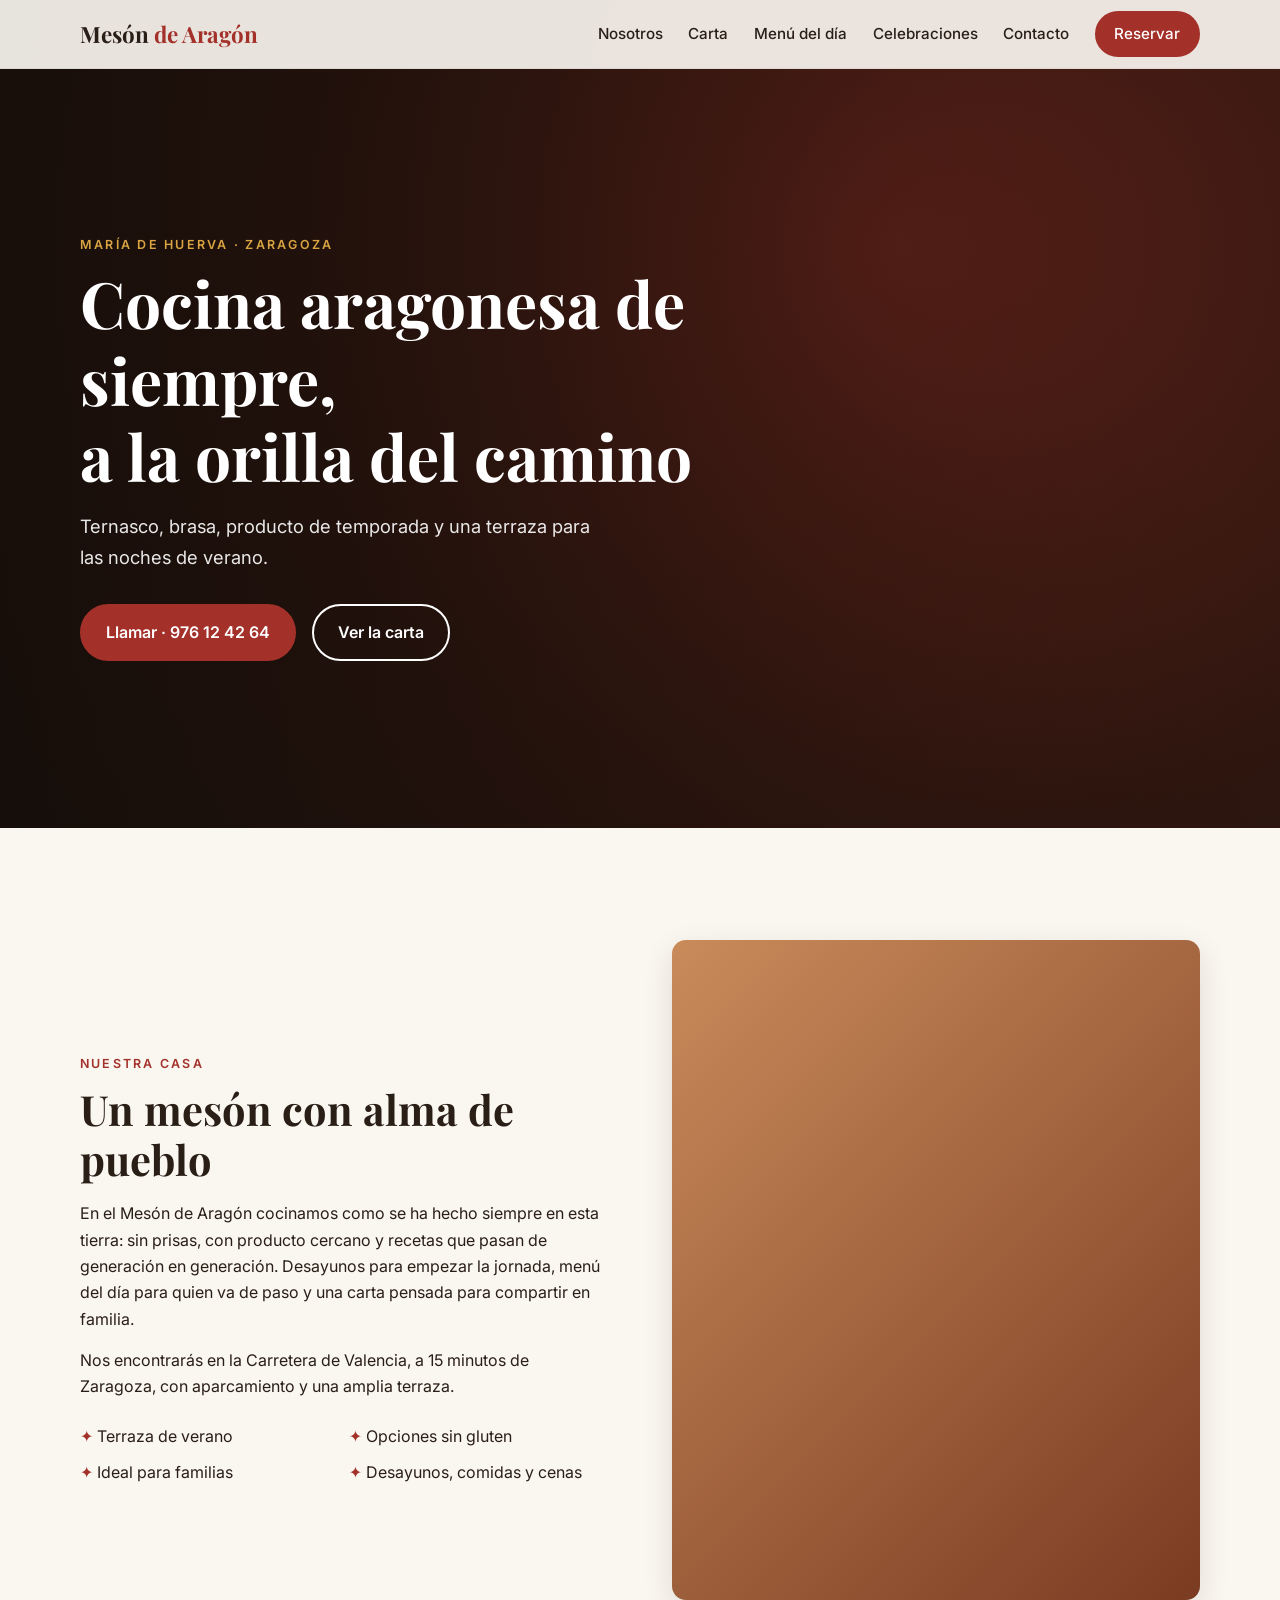
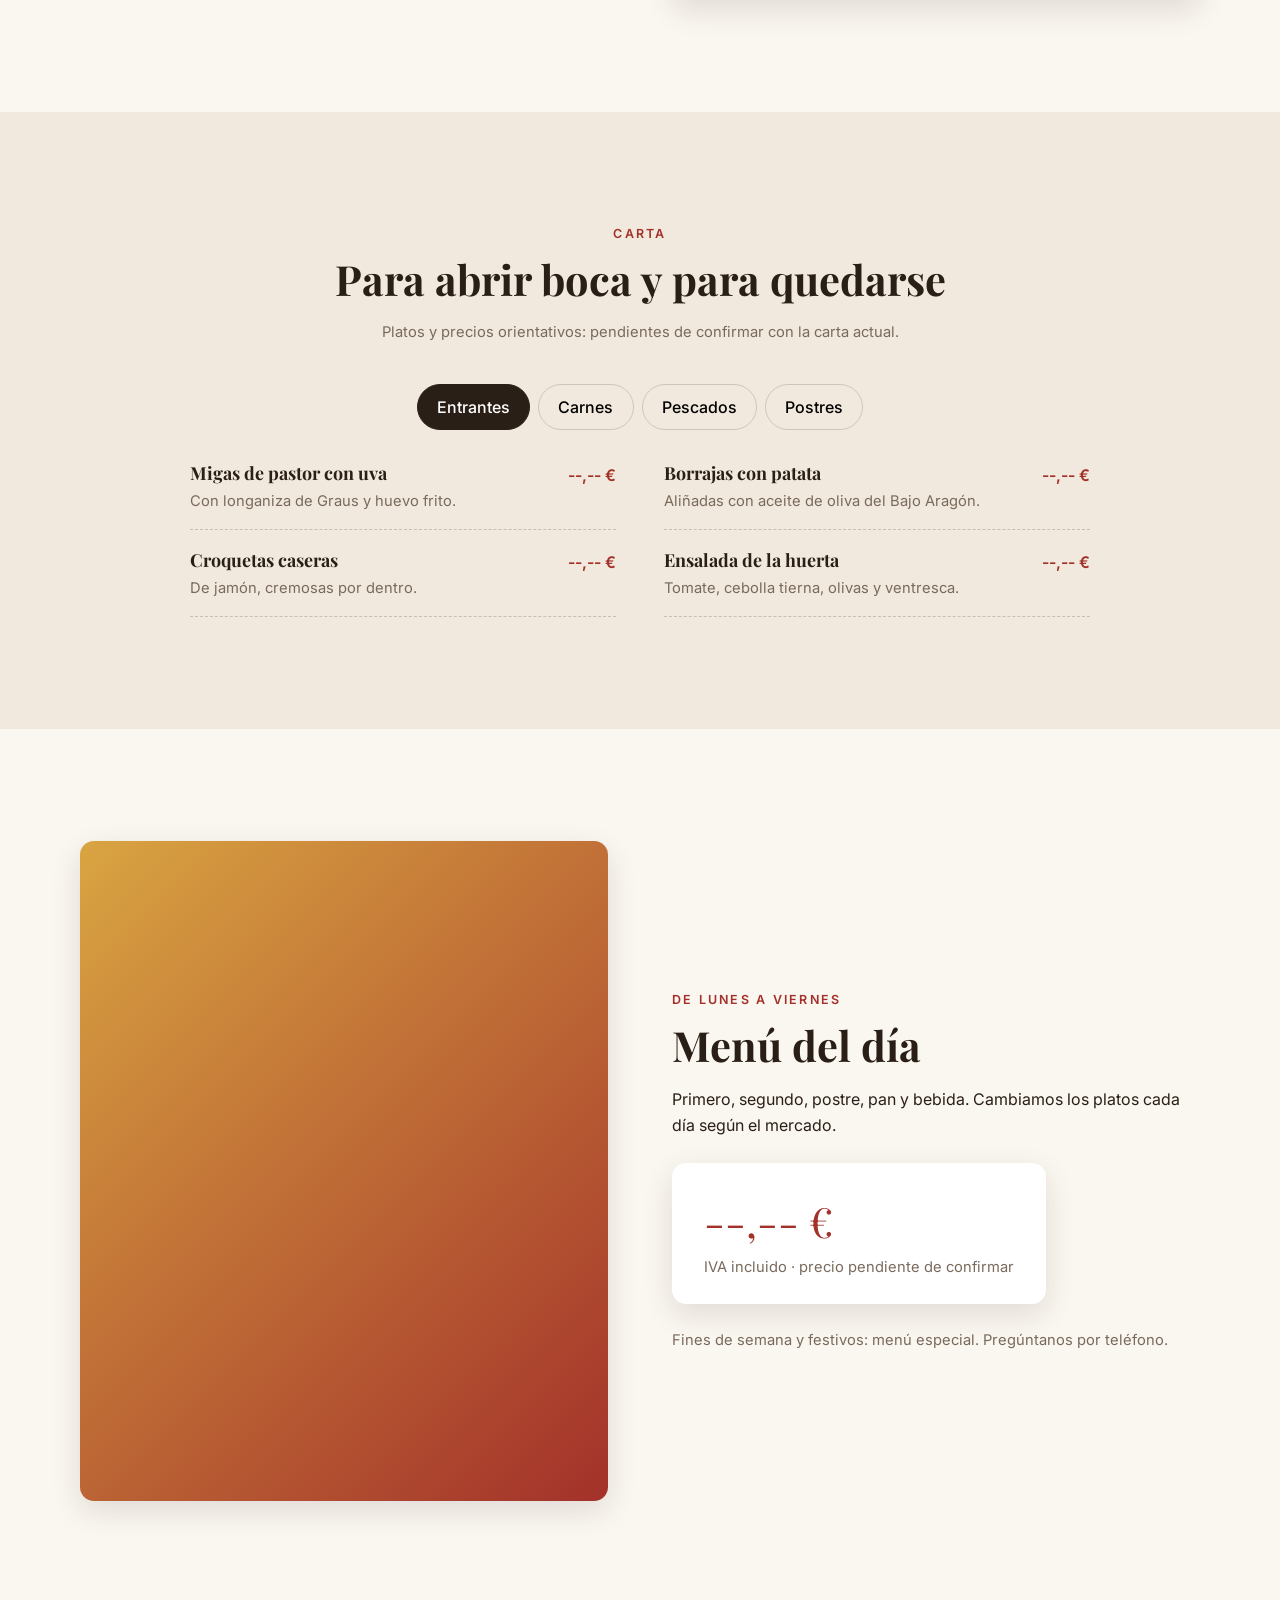
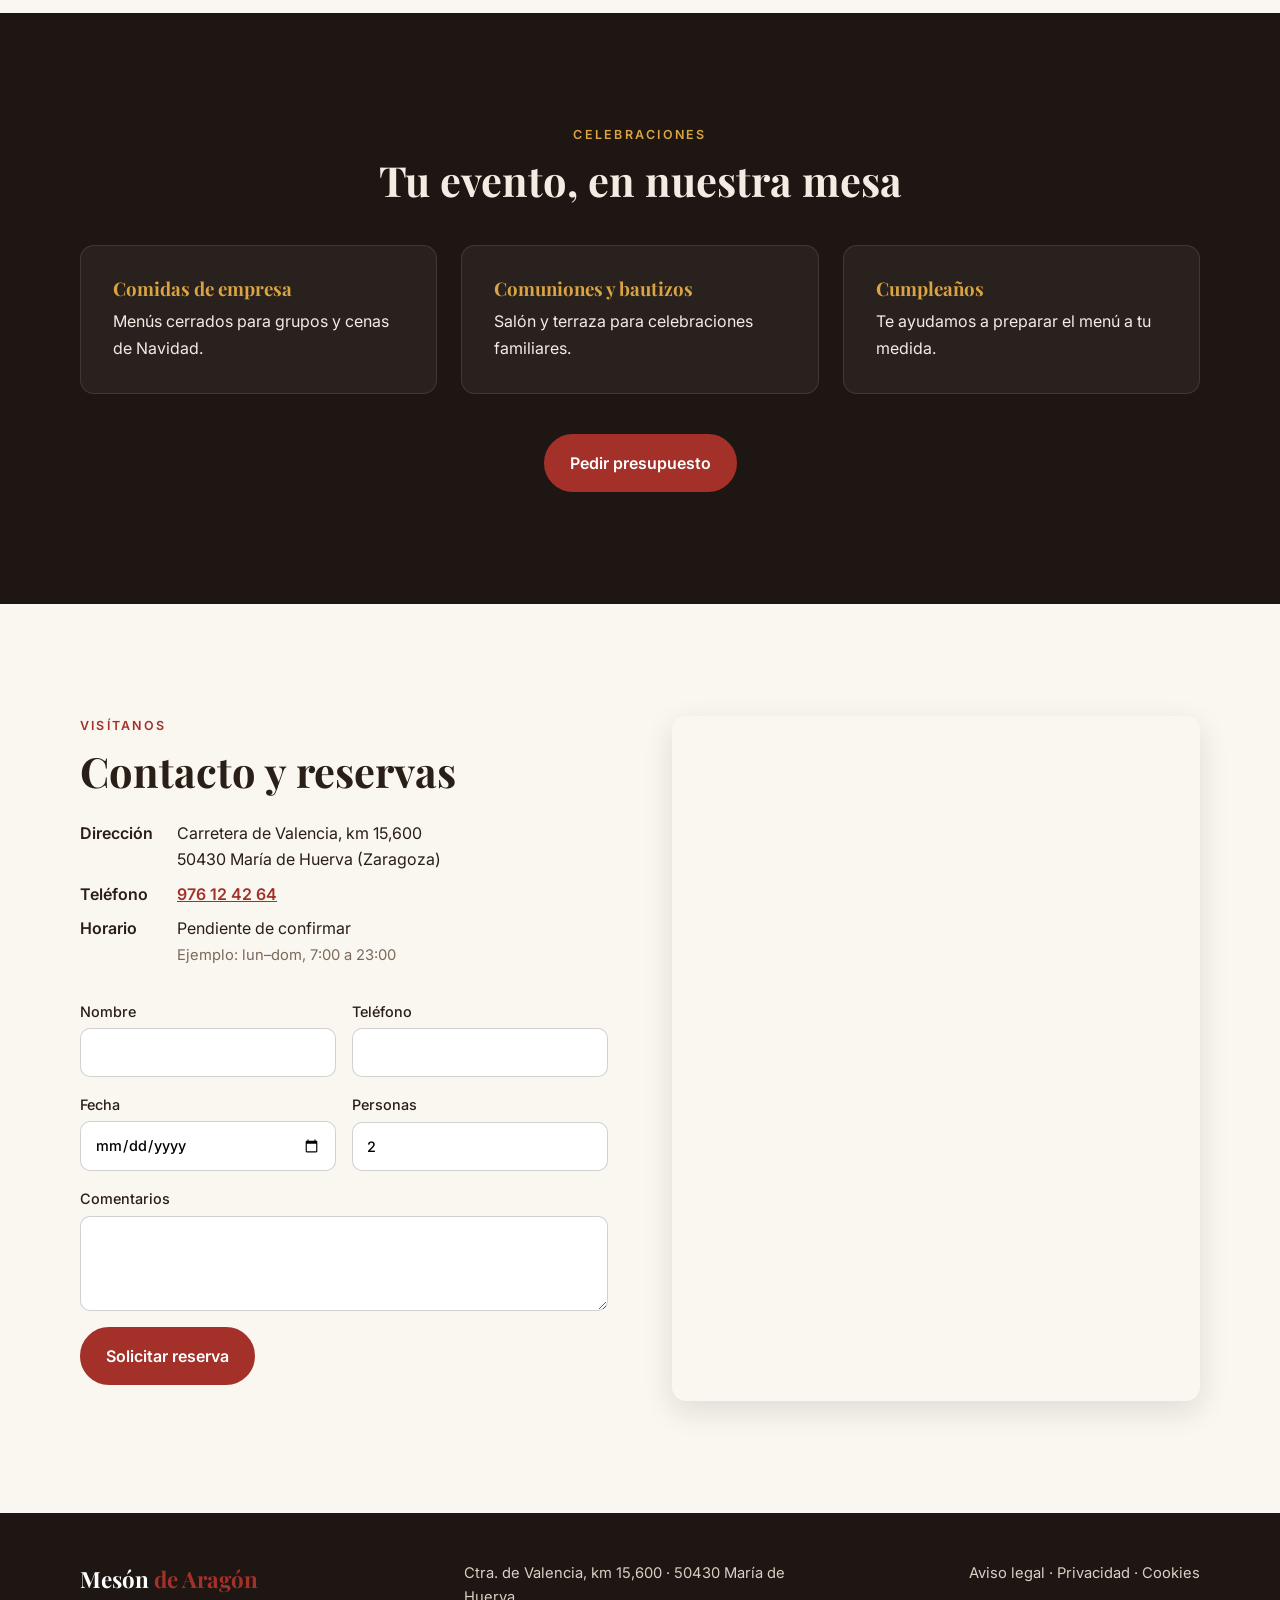
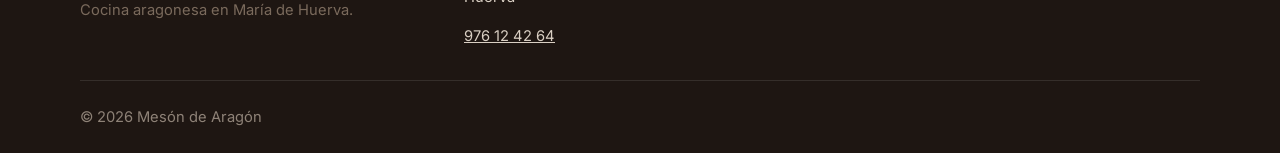
==== index.html @ 199f506c "Nueva web del Mesón de Aragón: página única responsive Co-Authored-By: Claude Opus 5.5 <noreply@anth" ====
<!doctype html>
<html lang="es">
<head>
  <meta charset="utf-8">
  <meta name="viewport" content="width=device-width, initial-scale=1">
  <title>Mesón de Aragón · Restaurante en María de Huerva</title>
  <meta name="description" content="Mesón de Aragón: cocina aragonesa y mediterránea en María de Huerva (Zaragoza). Menú del día, carta, terraza y celebraciones. Reservas: 976 12 42 64.">
  <link rel="preconnect" href="https://fonts.googleapis.com">
  <link rel="preconnect" href="https://fonts.gstatic.com" crossorigin>
  <link href="https://fonts.googleapis.com/css2?family=Playfair+Display:wght@500;700&family=Inter:wght@400;500;600&display=swap" rel="stylesheet">
  <link rel="stylesheet" href="css/styles.css">
  <script type="application/ld+json">
  {
    "@context": "https://schema.org",
    "@type": "Restaurant",
    "name": "Mesón de Aragón",
    "servesCuisine": ["Aragonesa", "Mediterránea"],
    "telephone": "+34 976 12 42 64",
    "address": {
      "@type": "PostalAddress",
      "streetAddress": "Carretera de Valencia, km 15,600",
      "addressLocality": "María de Huerva",
      "postalCode": "50430",
      "addressRegion": "Zaragoza",
      "addressCountry": "ES"
    },
    "url": "https://www.mesondearagon.es/"
  }
  </script>
</head>
<body>

<header class="site-header" id="top">
  <div class="container nav">
    <a href="#top" class="brand">Mesón <span>de Aragón</span></a>
    <button class="nav-toggle" aria-label="Abrir menú" aria-expanded="false">
      <span></span><span></span><span></span>
    </button>
    <nav class="nav-links">
      <a href="#nosotros">Nosotros</a>
      <a href="#carta">Carta</a>
      <a href="#menu">Menú del día</a>
      <a href="#celebraciones">Celebraciones</a>
      <a href="#contacto">Contacto</a>
      <a href="tel:+34976124264" class="btn btn-small">Reservar</a>
    </nav>
  </div>
</header>

<main>
  <!-- HERO -->
  <section class="hero">
    <div class="hero-overlay"></div>
    <div class="container hero-content">
      <p class="eyebrow">María de Huerva · Zaragoza</p>
      <h1>Cocina aragonesa de siempre,<br>a la orilla del camino</h1>
      <p class="lead">Ternasco, brasa, producto de temporada y una terraza para las noches de verano.</p>
      <div class="hero-actions">
        <a href="tel:+34976124264" class="btn">Llamar · 976 12 42 64</a>
        <a href="#carta" class="btn btn-ghost">Ver la carta</a>
      </div>
    </div>
  </section>

  <!-- NOSOTROS -->
  <section class="section" id="nosotros">
    <div class="container split">
      <div>
        <p class="eyebrow">Nuestra casa</p>
        <h2>Un mesón con alma de pueblo</h2>
        <p>En el Mesón de Aragón cocinamos como se ha hecho siempre en esta tierra: sin prisas, con producto cercano y recetas que pasan de generación en generación. Desayunos para empezar la jornada, menú del día para quien va de paso y una carta pensada para compartir en familia.</p>
        <p>Nos encontrarás en la Carretera de Valencia, a 15 minutos de Zaragoza, con aparcamiento y una amplia terraza.</p>
        <ul class="features">
          <li>Terraza de verano</li>
          <li>Opciones sin gluten</li>
          <li>Ideal para familias</li>
          <li>Desayunos, comidas y cenas</li>
        </ul>
      </div>
      <div class="photo photo-a" role="img" aria-label="Interior del mesón"></div>
    </div>
  </section>

  <!-- CARTA -->
  <section class="section section-alt" id="carta">
    <div class="container">
      <div class="section-head">
        <p class="eyebrow">Carta</p>
        <h2>Para abrir boca y para quedarse</h2>
        <p class="muted">Platos y precios orientativos: pendientes de confirmar con la carta actual.</p>
      </div>

      <div class="menu-tabs" role="tablist">
        <button class="tab active" data-tab="entrantes" role="tab">Entrantes</button>
        <button class="tab" data-tab="carnes" role="tab">Carnes</button>
        <button class="tab" data-tab="pescados" role="tab">Pescados</button>
        <button class="tab" data-tab="postres" role="tab">Postres</button>
      </div>

      <div class="menu-panel active" id="entrantes">
        <div class="dish"><h3>Migas de pastor con uva</h3><span class="price">--,-- €</span><p>Con longaniza de Graus y huevo frito.</p></div>
        <div class="dish"><h3>Borrajas con patata</h3><span class="price">--,-- €</span><p>Aliñadas con aceite de oliva del Bajo Aragón.</p></div>
        <div class="dish"><h3>Croquetas caseras</h3><span class="price">--,-- €</span><p>De jamón, cremosas por dentro.</p></div>
        <div class="dish"><h3>Ensalada de la huerta</h3><span class="price">--,-- €</span><p>Tomate, cebolla tierna, olivas y ventresca.</p></div>
      </div>
      <div class="menu-panel" id="carnes">
        <div class="dish"><h3>Ternasco de Aragón asado</h3><span class="price">--,-- €</span><p>Con patatas a lo pobre.</p></div>
        <div class="dish"><h3>Chuletillas a la brasa</h3><span class="price">--,-- €</span><p>De ternasco con IGP.</p></div>
        <div class="dish"><h3>Entrecot de vaca</h3><span class="price">--,-- €</span><p>A la brasa, con pimientos asados.</p></div>
        <div class="dish"><h3>Pollo al chilindrón</h3><span class="price">--,-- €</span><p>Receta tradicional aragonesa.</p></div>
      </div>
      <div class="menu-panel" id="pescados">
        <div class="dish"><h3>Bacalao ajoarriero</h3><span class="price">--,-- €</span><p>Con tomate, pimiento y huevo.</p></div>
        <div class="dish"><h3>Merluza a la romana</h3><span class="price">--,-- €</span><p>Con pimientos del piquillo.</p></div>
        <div class="dish"><h3>Calamares a la plancha</h3><span class="price">--,-- €</span><p>Con ajo y perejil.</p></div>
      </div>
      <div class="menu-panel" id="postres">
        <div class="dish"><h3>Melocotón con vino</h3><span class="price">--,-- €</span><p>Melocotón de Calanda.</p></div>
        <div class="dish"><h3>Tarta de queso casera</h3><span class="price">--,-- €</span><p>Horneada en casa.</p></div>
        <div class="dish"><h3>Natillas de la abuela</h3><span class="price">--,-- €</span><p>Con galleta y canela.</p></div>
      </div>
    </div>
  </section>

  <!-- MENU DEL DIA -->
  <section class="section" id="menu">
    <div class="container split reverse">
      <div class="photo photo-b" role="img" aria-label="Plato del menú del día"></div>
      <div>
        <p class="eyebrow">De lunes a viernes</p>
        <h2>Menú del día</h2>
        <p>Primero, segundo, postre, pan y bebida. Cambiamos los platos cada día según el mercado.</p>
        <div class="price-card">
          <span class="price-big">--,-- €</span>
          <span class="muted">IVA incluido · precio pendiente de confirmar</span>
        </div>
        <p class="muted">Fines de semana y festivos: menú especial. Pregúntanos por teléfono.</p>
      </div>
    </div>
  </section>

  <!-- CELEBRACIONES -->
  <section class="section section-dark" id="celebraciones">
    <div class="container">
      <div class="section-head">
        <p class="eyebrow">Celebraciones</p>
        <h2>Tu evento, en nuestra mesa</h2>
      </div>
      <div class="cards">
        <article class="card"><h3>Comidas de empresa</h3><p>Menús cerrados para grupos y cenas de Navidad.</p></article>
        <article class="card"><h3>Comuniones y bautizos</h3><p>Salón y terraza para celebraciones familiares.</p></article>
        <article class="card"><h3>Cumpleaños</h3><p>Te ayudamos a preparar el menú a tu medida.</p></article>
      </div>
      <div class="center"><a href="#contacto" class="btn">Pedir presupuesto</a></div>
    </div>
  </section>

  <!-- CONTACTO -->
  <section class="section" id="contacto">
    <div class="container split">
      <div>
        <p class="eyebrow">Visítanos</p>
        <h2>Contacto y reservas</h2>
        <dl class="info">
          <dt>Dirección</dt>
          <dd>Carretera de Valencia, km 15,600<br>50430 María de Huerva (Zaragoza)</dd>
          <dt>Teléfono</dt>
          <dd><a href="tel:+34976124264">976 12 42 64</a></dd>
          <dt>Horario</dt>
          <dd>Pendiente de confirmar<br><span class="muted">Ejemplo: lun–dom, 7:00 a 23:00</span></dd>
        </dl>

        <form class="form" id="reserva-form">
          <div class="form-row">
            <label>Nombre<input name="nombre" required></label>
            <label>Teléfono<input name="telefono" type="tel" required></label>
          </div>
          <div class="form-row">
            <label>Fecha<input name="fecha" type="date" required></label>
            <label>Personas<input name="personas" type="number" min="1" value="2" required></label>
          </div>
          <label>Comentarios<textarea name="comentarios" rows="3"></textarea></label>
          <button class="btn" type="submit">Solicitar reserva</button>
          <p class="form-msg" aria-live="polite"></p>
        </form>
      </div>
      <div class="map">
        <iframe title="Mapa Mesón de Aragón"
          src="https://www.google.com/maps?q=Mes%C3%B3n+de+Arag%C3%B3n+Mar%C3%ADa+de+Huerva&output=embed"
          loading="lazy" referrerpolicy="no-referrer-when-downgrade"></iframe>
      </div>
    </div>
  </section>
</main>

<footer class="site-footer">
  <div class="container footer-grid">
    <div>
      <a href="#top" class="brand">Mesón <span>de Aragón</span></a>
      <p class="muted">Cocina aragonesa en María de Huerva.</p>
    </div>
    <div>
      <p>Ctra. de Valencia, km 15,600 · 50430 María de Huerva</p>
      <p><a href="tel:+34976124264">976 12 42 64</a></p>
    </div>
    <div class="legal">
      <a href="#">Aviso legal</a> · <a href="#">Privacidad</a> · <a href="#">Cookies</a>
    </div>
  </div>
  <p class="container copy">© <span id="year"></span> Mesón de Aragón</p>
</footer>

<script src="js/main.js"></script>
</body>
</html>
---- css/styles.css ----
:root {
  --bg: #faf6f0;
  --bg-alt: #f1e9dd;
  --ink: #2a1f17;
  --muted: #7a6a5c;
  --accent: #a3312a;      /* rojo Aragón */
  --accent-2: #d9a441;    /* oro */
  --dark: #1e1612;
  --radius: 14px;
  --shadow: 0 10px 30px rgba(42, 31, 23, .12);
  --serif: "Playfair Display", Georgia, serif;
  --sans: "Inter", system-ui, -apple-system, sans-serif;
}

* { box-sizing: border-box; margin: 0; padding: 0; }
html { scroll-behavior: smooth; scroll-padding-top: 72px; }
body { font-family: var(--sans); color: var(--ink); background: var(--bg); line-height: 1.65; }
img { max-width: 100%; display: block; }
a { color: inherit; }
h1, h2, h3 { font-family: var(--serif); line-height: 1.2; }
h2 { font-size: clamp(1.8rem, 4vw, 2.6rem); margin-bottom: 1rem; }
p + p { margin-top: .9rem; }

.container { width: min(1120px, 100% - 32px); margin-inline: auto; }
.eyebrow { text-transform: uppercase; letter-spacing: .18em; font-size: .78rem; font-weight: 600; color: var(--accent); margin-bottom: .6rem; }
.muted { color: var(--muted); font-size: .92rem; }
.center { text-align: center; margin-top: 2.5rem; }

/* Buttons */
.btn {
  display: inline-block; background: var(--accent); color: #fff; text-decoration: none;
  padding: .85rem 1.5rem; border-radius: 999px; font-weight: 600; border: 2px solid var(--accent);
  cursor: pointer; font: inherit; font-weight: 600; transition: transform .15s, background .2s;
}
.btn:hover { transform: translateY(-2px); background: #8a2621; }
.btn-ghost { background: transparent; border-color: #fff; }
.btn-ghost:hover { background: rgba(255,255,255,.15); }
.btn-small { padding: .5rem 1.1rem; font-size: .9rem; }

/* Header */
.site-header {
  position: fixed; inset: 0 0 auto; z-index: 50;
  background: rgba(250, 246, 240, .92); backdrop-filter: blur(8px);
  border-bottom: 1px solid rgba(0,0,0,.06);
}
.nav { display: flex; align-items: center; justify-content: space-between; height: 68px; }
.brand { font-family: var(--serif); font-size: 1.4rem; font-weight: 700; text-decoration: none; }
.brand span { color: var(--accent); }
.nav-links { display: flex; gap: 1.6rem; align-items: center; }
.nav-links a { text-decoration: none; font-weight: 500; font-size: .95rem; }
.nav-links a:not(.btn):hover { color: var(--accent); }
.nav-toggle { display: none; background: none; border: 0; cursor: pointer; padding: 8px; }
.nav-toggle span { display: block; width: 24px; height: 2px; background: var(--ink); margin: 5px 0; transition: .2s; }

/* Hero */
.hero {
  position: relative; min-height: 92vh; display: grid; align-items: center; color: #fff;
  background:
    url("../img/hero.jpg") center/cover no-repeat,
    radial-gradient(circle at 70% 30%, #7a2a1f 0%, #3a1a12 55%, #1e1612 100%);
}
.hero-overlay { position: absolute; inset: 0; background: linear-gradient(90deg, rgba(20,12,8,.8), rgba(20,12,8,.25)); }
.hero-content { position: relative; padding-top: 68px; max-width: 720px; margin-left: max(16px, (100% - 1120px) / 2); }
.hero .eyebrow { color: var(--accent-2); }
.hero h1 { font-size: clamp(2.2rem, 6vw, 4rem); margin-bottom: 1rem; }
.lead { font-size: 1.15rem; opacity: .9; max-width: 520px; }
.hero-actions { display: flex; flex-wrap: wrap; gap: 1rem; margin-top: 2rem; }

/* Sections */
.section { padding: clamp(4rem, 9vw, 7rem) 0; }
.section-alt { background: var(--bg-alt); }
.section-dark { background: var(--dark); color: #f3ece3; }
.section-dark .eyebrow { color: var(--accent-2); }
.section-head { text-align: center; max-width: 640px; margin: 0 auto 2.5rem; }

.split { display: grid; grid-template-columns: 1fr 1fr; gap: clamp(2rem, 5vw, 4rem); align-items: center; }
.split.reverse > :first-child { order: 0; }

.photo {
  aspect-ratio: 4 / 5; border-radius: var(--radius); box-shadow: var(--shadow);
  background-size: cover; background-position: center;
}
.photo-a { background-image: url("../img/interior.jpg"), linear-gradient(135deg, #c98b5a, #7a3b22); }
.photo-b { background-image: url("../img/plato.jpg"), linear-gradient(135deg, #d9a441, #a3312a); }

.features { list-style: none; display: grid; grid-template-columns: 1fr 1fr; gap: .6rem; margin-top: 1.5rem; }
.features li::before { content: "✦ "; color: var(--accent); }

/* Menu tabs */
.menu-tabs { display: flex; justify-content: center; flex-wrap: wrap; gap: .5rem; margin-bottom: 2rem; }
.tab {
  font: inherit; font-weight: 500; padding: .55rem 1.2rem; border-radius: 999px;
  border: 1px solid rgba(0,0,0,.15); background: transparent; cursor: pointer;
}
.tab.active { background: var(--ink); color: #fff; border-color: var(--ink); }
.menu-panel { display: none; grid-template-columns: 1fr 1fr; gap: 1.2rem 3rem; max-width: 900px; margin: 0 auto; }
.menu-panel.active { display: grid; animation: fade .3s ease; }
.dish { display: grid; grid-template-columns: 1fr auto; column-gap: 1rem; padding-bottom: 1rem; border-bottom: 1px dashed rgba(0,0,0,.18); }
.dish h3 { font-size: 1.12rem; }
.dish .price { font-weight: 600; color: var(--accent); }
.dish p { grid-column: 1 / -1; color: var(--muted); font-size: .92rem; }

.price-card { display: flex; flex-direction: column; background: #fff; border-radius: var(--radius); box-shadow: var(--shadow); padding: 1.5rem 2rem; margin: 1.5rem 0; width: fit-content; }
.price-big { font-family: var(--serif); font-size: 2.6rem; color: var(--accent); }

/* Cards */
.cards { display: grid; grid-template-columns: repeat(3, 1fr); gap: 1.5rem; }
.card { background: rgba(255,255,255,.05); border: 1px solid rgba(255,255,255,.1); border-radius: var(--radius); padding: 2rem; }
.card h3 { margin-bottom: .5rem; color: var(--accent-2); }

/* Contact */
.info { display: grid; grid-template-columns: auto 1fr; gap: .5rem 1.5rem; margin: 1.5rem 0 2rem; }
.info dt { font-weight: 600; }
.info a { color: var(--accent); font-weight: 600; }
.form { display: grid; gap: 1rem; }
.form-row { display: grid; grid-template-columns: 1fr 1fr; gap: 1rem; }
.form label { display: grid; gap: .3rem; font-size: .9rem; font-weight: 500; }
.form input, .form textarea {
  font: inherit; padding: .7rem .9rem; border-radius: 10px; border: 1px solid rgba(0,0,0,.18); background: #fff;
}
.form input:focus, .form textarea:focus { outline: 2px solid var(--accent); border-color: transparent; }
.form .btn { justify-self: start; }
.form-msg { color: var(--accent); font-weight: 500; }
.map { height: 100%; min-height: 420px; border-radius: var(--radius); overflow: hidden; box-shadow: var(--shadow); }
.map iframe { width: 100%; height: 100%; min-height: 420px; border: 0; }

/* Footer */
.site-footer { background: var(--dark); color: #d9cfc3; padding: 3rem 0 1.5rem; font-size: .92rem; }
.site-footer .brand { color: #fff; }
.footer-grid { display: grid; grid-template-columns: repeat(3, 1fr); gap: 2rem; align-items: start; }
.legal { text-align: right; }
.legal a { text-decoration: none; }
.copy { margin-top: 2rem; padding-top: 1.5rem; border-top: 1px solid rgba(255,255,255,.1); color: #8e8277; }

/* Reveal */
.reveal { opacity: 0; transform: translateY(24px); transition: opacity .7s, transform .7s; }
.reveal.visible { opacity: 1; transform: none; }
@keyframes fade { from { opacity: 0; } to { opacity: 1; } }

/* Responsive */
@media (max-width: 860px) {
  .nav-toggle { display: block; }
  .nav-links {
    position: absolute; top: 68px; left: 0; right: 0; flex-direction: column; gap: 0;
    background: var(--bg); border-bottom: 1px solid rgba(0,0,0,.08);
    max-height: 0; overflow: hidden; transition: max-height .3s;
  }
  .nav-links.open { max-height: 420px; }
  .nav-links a { padding: 1rem; width: 100%; text-align: center; }
  .nav-links .btn { width: auto; margin: .5rem 0 1rem; }
  .split, .menu-panel.active, .cards, .footer-grid { grid-template-columns: 1fr; }
  .split.reverse > :first-child { order: 1; }
  .photo { aspect-ratio: 16 / 10; }
  .legal { text-align: left; }
}
@media (max-width: 520px) {
  .form-row, .features { grid-template-columns: 1fr; }
}
@media (prefers-reduced-motion: reduce) {
  html { scroll-behavior: auto; }
  .reveal { opacity: 1; transform: none; transition: none; }
}
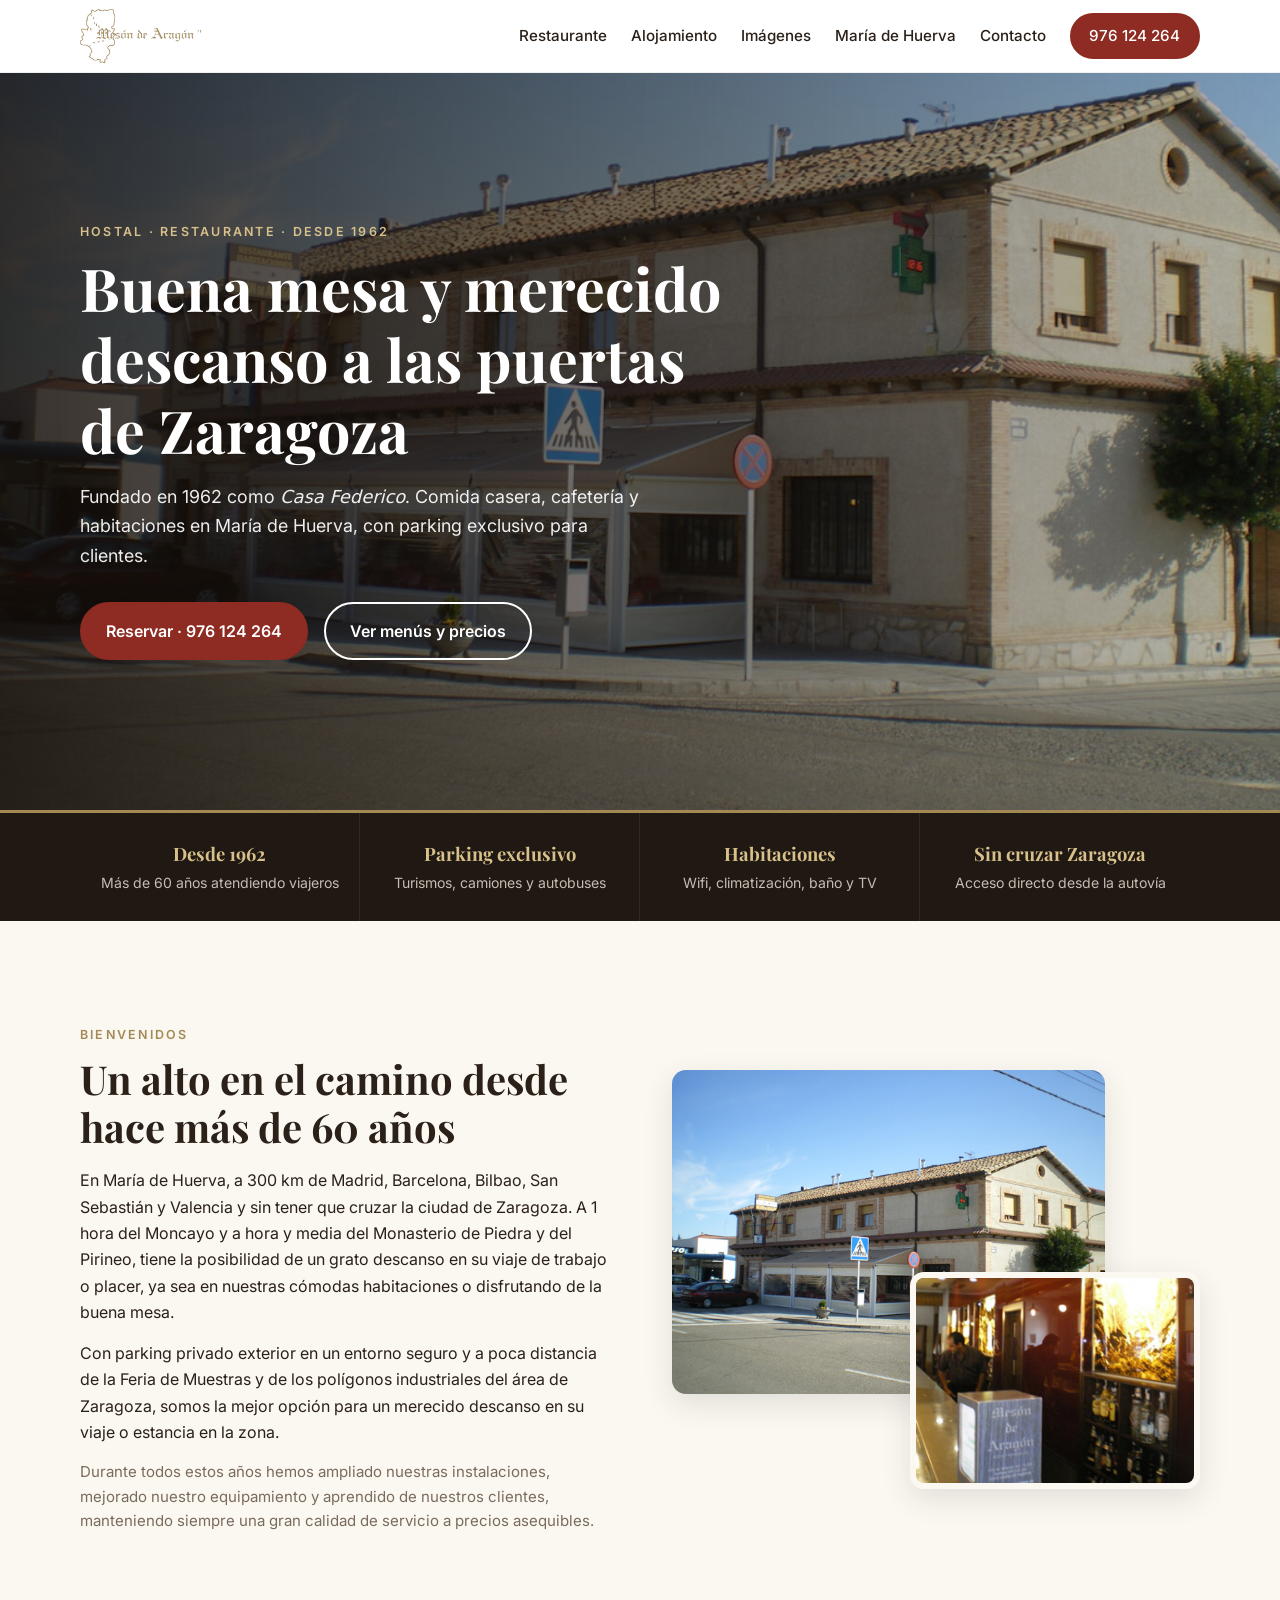
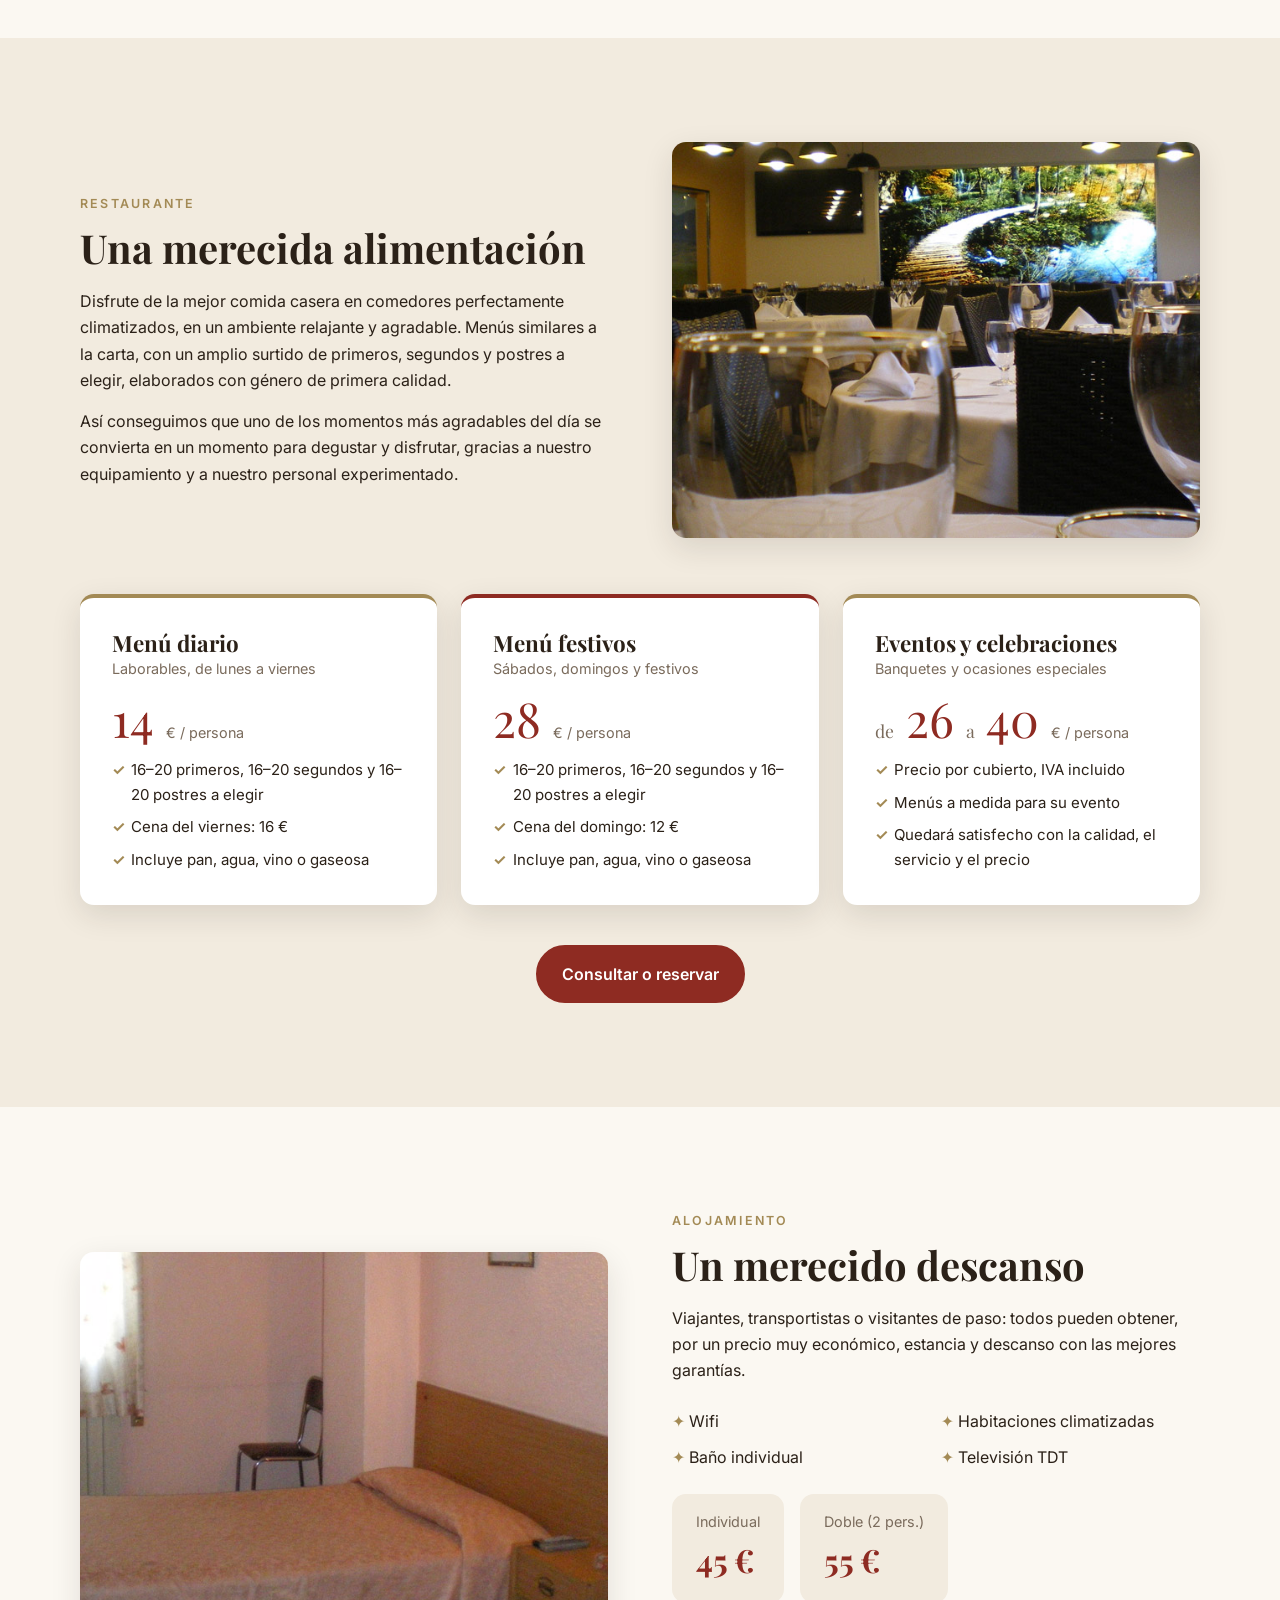
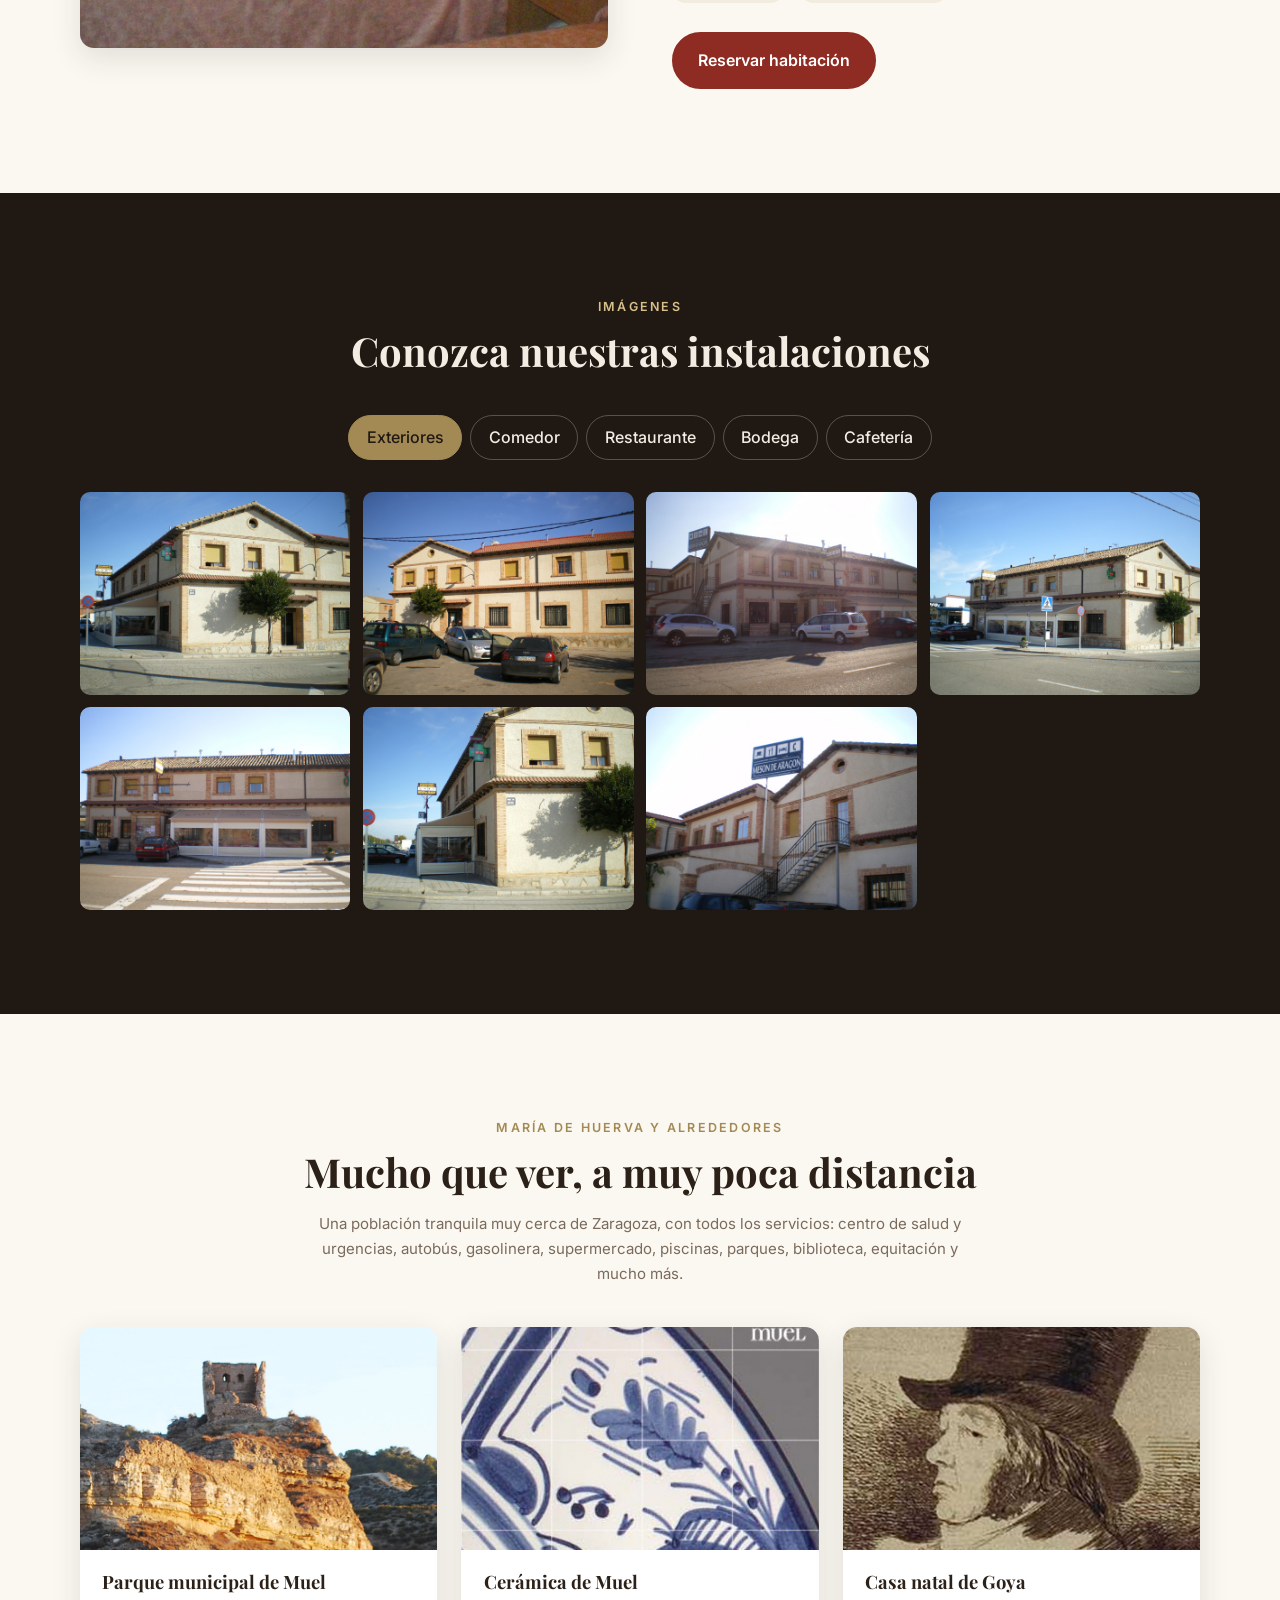
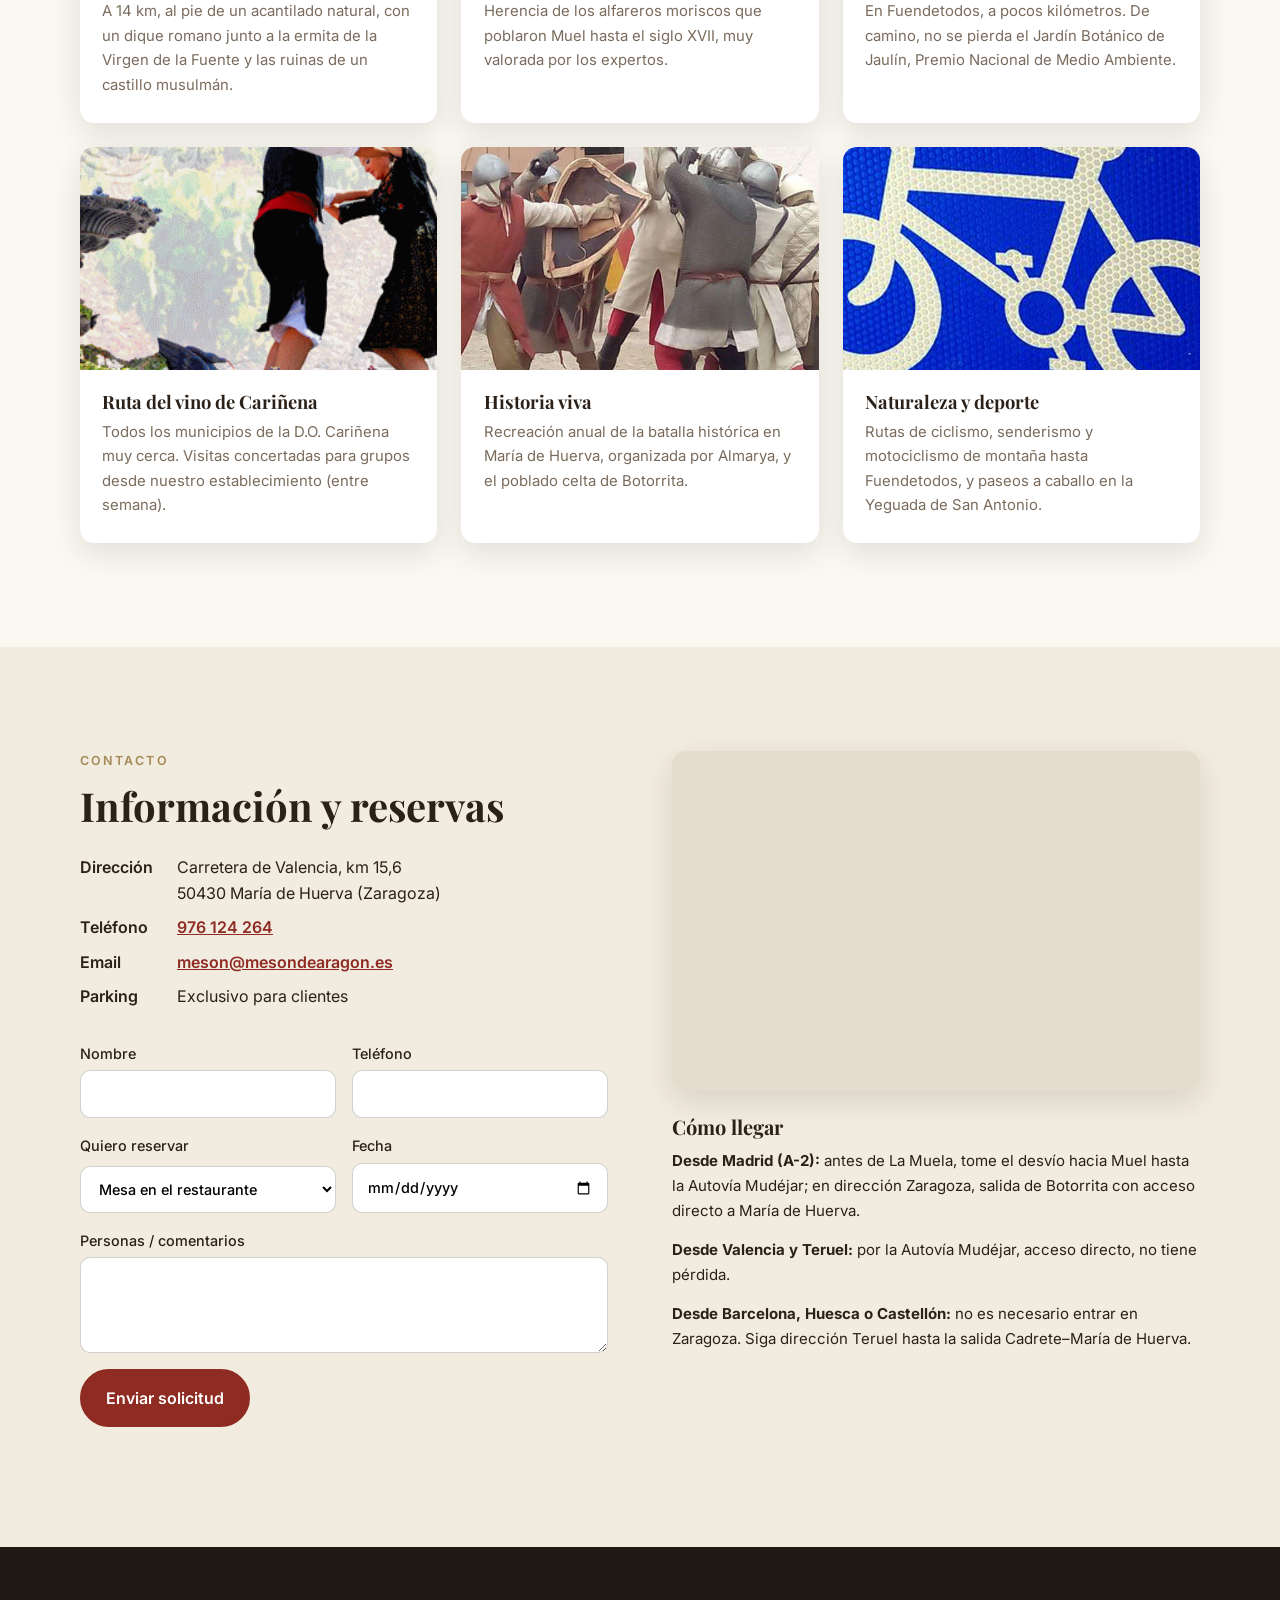
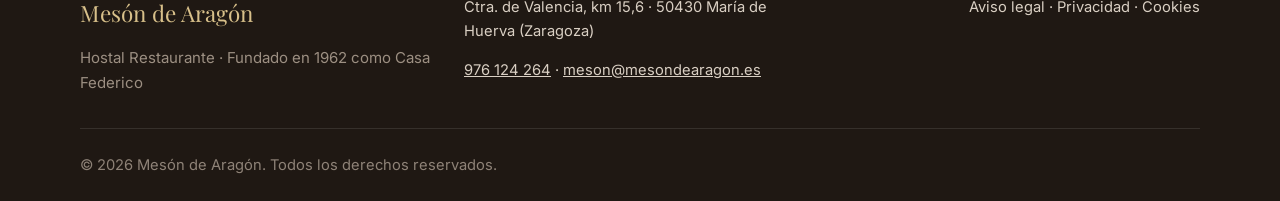
==== commit 0eadde06: "Rehacer la web con el contenido y las fotos reales de mesondearagon.es Hostal-restaurante: menús y p" ====
--- a/index.html
+++ b/index.html
@@ -3,8 +3,9 @@
 <head>
   <meta charset="utf-8">
   <meta name="viewport" content="width=device-width, initial-scale=1">
-  <title>Mesón de Aragón · Restaurante en María de Huerva</title>
-  <meta name="description" content="Mesón de Aragón: cocina aragonesa y mediterránea en María de Huerva (Zaragoza). Menú del día, carta, terraza y celebraciones. Reservas: 976 12 42 64.">
+  <title>Mesón de Aragón · Hostal Restaurante en María de Huerva</title>
+  <meta name="description" content="Hostal Restaurante Mesón de Aragón, fundado en 1962 como Casa Federico. Comida casera, menú diario, celebraciones y habitaciones en María de Huerva (Zaragoza). Parking exclusivo para clientes. Tel. 976 124 264.">
+  <link rel="icon" href="img/logo.jpg">
   <link rel="preconnect" href="https://fonts.googleapis.com">
   <link rel="preconnect" href="https://fonts.gstatic.com" crossorigin>
   <link href="https://fonts.googleapis.com/css2?family=Playfair+Display:wght@500;700&family=Inter:wght@400;500;600&display=swap" rel="stylesheet">
@@ -12,13 +13,17 @@
   <script type="application/ld+json">
   {
     "@context": "https://schema.org",
-    "@type": "Restaurant",
+    "@type": ["Restaurant", "LodgingBusiness"],
     "name": "Mesón de Aragón",
-    "servesCuisine": ["Aragonesa", "Mediterránea"],
-    "telephone": "+34 976 12 42 64",
+    "alternateName": "Casa Federico",
+    "foundingDate": "1962",
+    "servesCuisine": "Comida casera",
+    "telephone": "+34 976 124 264",
+    "email": "meson@mesondearagon.es",
+    "priceRange": "€",
     "address": {
       "@type": "PostalAddress",
-      "streetAddress": "Carretera de Valencia, km 15,600",
+      "streetAddress": "Carretera de Valencia, km 15,6",
       "addressLocality": "María de Huerva",
       "postalCode": "50430",
       "addressRegion": "Zaragoza",
@@ -32,17 +37,17 @@
 
 <header class="site-header" id="top">
   <div class="container nav">
-    <a href="#top" class="brand">Mesón <span>de Aragón</span></a>
+    <a href="#top" class="brand"><img src="img/logo.jpg" alt="Mesón de Aragón" width="158" height="60"></a>
     <button class="nav-toggle" aria-label="Abrir menú" aria-expanded="false">
       <span></span><span></span><span></span>
     </button>
     <nav class="nav-links">
-      <a href="#nosotros">Nosotros</a>
-      <a href="#carta">Carta</a>
-      <a href="#menu">Menú del día</a>
-      <a href="#celebraciones">Celebraciones</a>
+      <a href="#restaurante">Restaurante</a>
+      <a href="#alojamiento">Alojamiento</a>
+      <a href="#imagenes">Imágenes</a>
+      <a href="#maria-de-huerva">María de Huerva</a>
       <a href="#contacto">Contacto</a>
-      <a href="tel:+34976124264" class="btn btn-small">Reservar</a>
+      <a href="tel:+34976124264" class="btn btn-small">976 124 264</a>
     </nav>
   </div>
 </header>
@@ -50,124 +55,186 @@
 <main>
   <!-- HERO -->
   <section class="hero">
+    <div class="hero-slides" aria-hidden="true">
+      <div class="hero-slide active" style="background-image:url('img/slide-01.jpg')"></div>
+      <div class="hero-slide" style="background-image:url('img/slide-02.jpg')"></div>
+      <div class="hero-slide" style="background-image:url('img/slide-03.jpg')"></div>
+    </div>
     <div class="hero-overlay"></div>
     <div class="container hero-content">
-      <p class="eyebrow">María de Huerva · Zaragoza</p>
-      <h1>Cocina aragonesa de siempre,<br>a la orilla del camino</h1>
-      <p class="lead">Ternasco, brasa, producto de temporada y una terraza para las noches de verano.</p>
+      <p class="eyebrow">Hostal · Restaurante · Desde 1962</p>
+      <h1>Buena mesa y merecido descanso a las puertas de Zaragoza</h1>
+      <p class="lead">Fundado en 1962 como <em>Casa Federico</em>. Comida casera, cafetería y habitaciones en María de Huerva, con parking exclusivo para clientes.</p>
       <div class="hero-actions">
-        <a href="tel:+34976124264" class="btn">Llamar · 976 12 42 64</a>
-        <a href="#carta" class="btn btn-ghost">Ver la carta</a>
-      </div>
-    </div>
-  </section>
-
-  <!-- NOSOTROS -->
-  <section class="section" id="nosotros">
+        <a href="tel:+34976124264" class="btn">Reservar · 976 124 264</a>
+        <a href="#restaurante" class="btn btn-ghost">Ver menús y precios</a>
+      </div>
+    </div>
+  </section>
+
+  <!-- HIGHLIGHTS -->
+  <section class="highlights">
+    <div class="container highlights-grid">
+      <div><strong>Desde 1962</strong><span>Más de 60 años atendiendo viajeros</span></div>
+      <div><strong>Parking exclusivo</strong><span>Turismos, camiones y autobuses</span></div>
+      <div><strong>Habitaciones</strong><span>Wifi, climatización, baño y TV</span></div>
+      <div><strong>Sin cruzar Zaragoza</strong><span>Acceso directo desde la autovía</span></div>
+    </div>
+  </section>
+
+  <!-- BIENVENIDOS -->
+  <section class="section" id="bienvenidos">
     <div class="container split">
       <div>
-        <p class="eyebrow">Nuestra casa</p>
-        <h2>Un mesón con alma de pueblo</h2>
-        <p>En el Mesón de Aragón cocinamos como se ha hecho siempre en esta tierra: sin prisas, con producto cercano y recetas que pasan de generación en generación. Desayunos para empezar la jornada, menú del día para quien va de paso y una carta pensada para compartir en familia.</p>
-        <p>Nos encontrarás en la Carretera de Valencia, a 15 minutos de Zaragoza, con aparcamiento y una amplia terraza.</p>
+        <p class="eyebrow">Bienvenidos</p>
+        <h2>Un alto en el camino desde hace más de 60 años</h2>
+        <p>En María de Huerva, a 300 km de Madrid, Barcelona, Bilbao, San Sebastián y Valencia y sin tener que cruzar la ciudad de Zaragoza. A 1 hora del Moncayo y a hora y media del Monasterio de Piedra y del Pirineo, tiene la posibilidad de un grato descanso en su viaje de trabajo o placer, ya sea en nuestras cómodas habitaciones o disfrutando de la buena mesa.</p>
+        <p>Con parking privado exterior en un entorno seguro y a poca distancia de la Feria de Muestras y de los polígonos industriales del área de Zaragoza, somos la mejor opción para un merecido descanso en su viaje o estancia en la zona.</p>
+        <p class="muted">Durante todos estos años hemos ampliado nuestras instalaciones, mejorado nuestro equipamiento y aprendido de nuestros clientes, manteniendo siempre una gran calidad de servicio a precios asequibles.</p>
+      </div>
+      <div class="photo-stack">
+        <img src="img/exterior-04.jpg" alt="Fachada del Mesón de Aragón" loading="lazy">
+        <img src="img/destacada-cafeteria.jpg" alt="Barra de la cafetería" loading="lazy">
+      </div>
+    </div>
+  </section>
+
+  <!-- RESTAURANTE -->
+  <section class="section section-alt" id="restaurante">
+    <div class="container">
+      <div class="split">
+        <div>
+          <p class="eyebrow">Restaurante</p>
+          <h2>Una merecida alimentación</h2>
+          <p>Disfrute de la mejor comida casera en comedores perfectamente climatizados, en un ambiente relajante y agradable. Menús similares a la carta, con un amplio surtido de primeros, segundos y postres a elegir, elaborados con género de primera calidad.</p>
+          <p>Así conseguimos que uno de los momentos más agradables del día se convierta en un momento para degustar y disfrutar, gracias a nuestro equipamiento y a nuestro personal experimentado.</p>
+        </div>
+        <img class="photo" src="img/encabezado-restaurante.jpg" alt="Comedor del restaurante" loading="lazy">
+      </div>
+
+      <div class="prices">
+        <article class="price-card">
+          <h3>Menú diario</h3>
+          <p class="when">Laborables, de lunes a viernes</p>
+          <p class="amount">14 <span>€ / persona</span></p>
+          <ul>
+            <li>16–20 primeros, 16–20 segundos y 16–20 postres a elegir</li>
+            <li>Cena del viernes: 16 €</li>
+            <li>Incluye pan, agua, vino o gaseosa</li>
+          </ul>
+        </article>
+        <article class="price-card featured">
+          <h3>Menú festivos</h3>
+          <p class="when">Sábados, domingos y festivos</p>
+          <p class="amount">28 <span>€ / persona</span></p>
+          <ul>
+            <li>16–20 primeros, 16–20 segundos y 16–20 postres a elegir</li>
+            <li>Cena del domingo: 12 €</li>
+            <li>Incluye pan, agua, vino o gaseosa</li>
+          </ul>
+        </article>
+        <article class="price-card">
+          <h3>Eventos y celebraciones</h3>
+          <p class="when">Banquetes y ocasiones especiales</p>
+          <p class="amount"><small>de</small> 26 <small>a</small> 40 <span>€ / persona</span></p>
+          <ul>
+            <li>Precio por cubierto, IVA incluido</li>
+            <li>Menús a medida para su evento</li>
+            <li>Quedará satisfecho con la calidad, el servicio y el precio</li>
+          </ul>
+        </article>
+      </div>
+      <div class="center"><a href="#contacto" class="btn">Consultar o reservar</a></div>
+    </div>
+  </section>
+
+  <!-- ALOJAMIENTO -->
+  <section class="section" id="alojamiento">
+    <div class="container split reverse">
+      <img class="photo" src="img/encabezado-habitaciones.jpg" alt="Habitación doble" loading="lazy">
+      <div>
+        <p class="eyebrow">Alojamiento</p>
+        <h2>Un merecido descanso</h2>
+        <p>Viajantes, transportistas o visitantes de paso: todos pueden obtener, por un precio muy económico, estancia y descanso con las mejores garantías.</p>
         <ul class="features">
-          <li>Terraza de verano</li>
-          <li>Opciones sin gluten</li>
-          <li>Ideal para familias</li>
-          <li>Desayunos, comidas y cenas</li>
+          <li>Wifi</li>
+          <li>Habitaciones climatizadas</li>
+          <li>Baño individual</li>
+          <li>Televisión TDT</li>
         </ul>
-      </div>
-      <div class="photo photo-a" role="img" aria-label="Interior del mesón"></div>
-    </div>
-  </section>
-
-  <!-- CARTA -->
-  <section class="section section-alt" id="carta">
+        <div class="room-prices">
+          <div><span>Individual</span><strong>45 €</strong></div>
+          <div><span>Doble (2 pers.)</span><strong>55 €</strong></div>
+        </div>
+        <a href="tel:+34976124264" class="btn">Reservar habitación</a>
+      </div>
+    </div>
+  </section>
+
+  <!-- IMAGENES -->
+  <section class="section section-dark" id="imagenes">
     <div class="container">
       <div class="section-head">
-        <p class="eyebrow">Carta</p>
-        <h2>Para abrir boca y para quedarse</h2>
-        <p class="muted">Platos y precios orientativos: pendientes de confirmar con la carta actual.</p>
-      </div>
-
-      <div class="menu-tabs" role="tablist">
-        <button class="tab active" data-tab="entrantes" role="tab">Entrantes</button>
-        <button class="tab" data-tab="carnes" role="tab">Carnes</button>
-        <button class="tab" data-tab="pescados" role="tab">Pescados</button>
-        <button class="tab" data-tab="postres" role="tab">Postres</button>
-      </div>
-
-      <div class="menu-panel active" id="entrantes">
-        <div class="dish"><h3>Migas de pastor con uva</h3><span class="price">--,-- €</span><p>Con longaniza de Graus y huevo frito.</p></div>
-        <div class="dish"><h3>Borrajas con patata</h3><span class="price">--,-- €</span><p>Aliñadas con aceite de oliva del Bajo Aragón.</p></div>
-        <div class="dish"><h3>Croquetas caseras</h3><span class="price">--,-- €</span><p>De jamón, cremosas por dentro.</p></div>
-        <div class="dish"><h3>Ensalada de la huerta</h3><span class="price">--,-- €</span><p>Tomate, cebolla tierna, olivas y ventresca.</p></div>
-      </div>
-      <div class="menu-panel" id="carnes">
-        <div class="dish"><h3>Ternasco de Aragón asado</h3><span class="price">--,-- €</span><p>Con patatas a lo pobre.</p></div>
-        <div class="dish"><h3>Chuletillas a la brasa</h3><span class="price">--,-- €</span><p>De ternasco con IGP.</p></div>
-        <div class="dish"><h3>Entrecot de vaca</h3><span class="price">--,-- €</span><p>A la brasa, con pimientos asados.</p></div>
-        <div class="dish"><h3>Pollo al chilindrón</h3><span class="price">--,-- €</span><p>Receta tradicional aragonesa.</p></div>
-      </div>
-      <div class="menu-panel" id="pescados">
-        <div class="dish"><h3>Bacalao ajoarriero</h3><span class="price">--,-- €</span><p>Con tomate, pimiento y huevo.</p></div>
-        <div class="dish"><h3>Merluza a la romana</h3><span class="price">--,-- €</span><p>Con pimientos del piquillo.</p></div>
-        <div class="dish"><h3>Calamares a la plancha</h3><span class="price">--,-- €</span><p>Con ajo y perejil.</p></div>
-      </div>
-      <div class="menu-panel" id="postres">
-        <div class="dish"><h3>Melocotón con vino</h3><span class="price">--,-- €</span><p>Melocotón de Calanda.</p></div>
-        <div class="dish"><h3>Tarta de queso casera</h3><span class="price">--,-- €</span><p>Horneada en casa.</p></div>
-        <div class="dish"><h3>Natillas de la abuela</h3><span class="price">--,-- €</span><p>Con galleta y canela.</p></div>
-      </div>
-    </div>
-  </section>
-
-  <!-- MENU DEL DIA -->
-  <section class="section" id="menu">
-    <div class="container split reverse">
-      <div class="photo photo-b" role="img" aria-label="Plato del menú del día"></div>
-      <div>
-        <p class="eyebrow">De lunes a viernes</p>
-        <h2>Menú del día</h2>
-        <p>Primero, segundo, postre, pan y bebida. Cambiamos los platos cada día según el mercado.</p>
-        <div class="price-card">
-          <span class="price-big">--,-- €</span>
-          <span class="muted">IVA incluido · precio pendiente de confirmar</span>
-        </div>
-        <p class="muted">Fines de semana y festivos: menú especial. Pregúntanos por teléfono.</p>
-      </div>
-    </div>
-  </section>
-
-  <!-- CELEBRACIONES -->
-  <section class="section section-dark" id="celebraciones">
+        <p class="eyebrow">Imágenes</p>
+        <h2>Conozca nuestras instalaciones</h2>
+      </div>
+      <div class="gallery-tabs" role="tablist"></div>
+      <div class="gallery" id="gallery"></div>
+    </div>
+  </section>
+
+  <!-- MARIA DE HUERVA -->
+  <section class="section" id="maria-de-huerva">
     <div class="container">
       <div class="section-head">
-        <p class="eyebrow">Celebraciones</p>
-        <h2>Tu evento, en nuestra mesa</h2>
-      </div>
-      <div class="cards">
-        <article class="card"><h3>Comidas de empresa</h3><p>Menús cerrados para grupos y cenas de Navidad.</p></article>
-        <article class="card"><h3>Comuniones y bautizos</h3><p>Salón y terraza para celebraciones familiares.</p></article>
-        <article class="card"><h3>Cumpleaños</h3><p>Te ayudamos a preparar el menú a tu medida.</p></article>
-      </div>
-      <div class="center"><a href="#contacto" class="btn">Pedir presupuesto</a></div>
+        <p class="eyebrow">María de Huerva y alrededores</p>
+        <h2>Mucho que ver, a muy poca distancia</h2>
+        <p class="muted">Una población tranquila muy cerca de Zaragoza, con todos los servicios: centro de salud y urgencias, autobús, gasolinera, supermercado, piscinas, parques, biblioteca, equitación y mucho más.</p>
+      </div>
+      <div class="places">
+        <article class="place">
+          <img src="img/encabezado-maria-de-huerva.jpg" alt="Castillo sobre el acantilado de Muel" loading="lazy">
+          <div><h3>Parque municipal de Muel</h3><p>A 14 km, al pie de un acantilado natural, con un dique romano junto a la ermita de la Virgen de la Fuente y las ruinas de un castillo musulmán.</p></div>
+        </article>
+        <article class="place">
+          <img src="img/ceramica.jpg" alt="Cerámica de Muel" loading="lazy">
+          <div><h3>Cerámica de Muel</h3><p>Herencia de los alfareros moriscos que poblaron Muel hasta el siglo XVII, muy valorada por los expertos.</p></div>
+        </article>
+        <article class="place">
+          <img src="img/goya.jpg" alt="Francisco de Goya" loading="lazy">
+          <div><h3>Casa natal de Goya</h3><p>En Fuendetodos, a pocos kilómetros. De camino, no se pierda el Jardín Botánico de Jaulín, Premio Nacional de Medio Ambiente.</p></div>
+        </article>
+        <article class="place">
+          <img src="img/carinena.jpg" alt="Vinos de Cariñena" loading="lazy">
+          <div><h3>Ruta del vino de Cariñena</h3><p>Todos los municipios de la D.O. Cariñena muy cerca. Visitas concertadas para grupos desde nuestro establecimiento (entre semana).</p></div>
+        </article>
+        <article class="place">
+          <img src="img/medieval.jpg" alt="Recreación histórica" loading="lazy">
+          <div><h3>Historia viva</h3><p>Recreación anual de la batalla histórica en María de Huerva, organizada por Almarya, y el poblado celta de Botorrita.</p></div>
+        </article>
+        <article class="place">
+          <img src="img/ciclismo.jpg" alt="Ciclismo de montaña" loading="lazy">
+          <div><h3>Naturaleza y deporte</h3><p>Rutas de ciclismo, senderismo y motociclismo de montaña hasta Fuendetodos, y paseos a caballo en la Yeguada de San Antonio.</p></div>
+        </article>
+      </div>
     </div>
   </section>
 
   <!-- CONTACTO -->
-  <section class="section" id="contacto">
-    <div class="container split">
+  <section class="section section-alt" id="contacto">
+    <div class="container split top">
       <div>
-        <p class="eyebrow">Visítanos</p>
-        <h2>Contacto y reservas</h2>
+        <p class="eyebrow">Contacto</p>
+        <h2>Información y reservas</h2>
         <dl class="info">
           <dt>Dirección</dt>
-          <dd>Carretera de Valencia, km 15,600<br>50430 María de Huerva (Zaragoza)</dd>
+          <dd>Carretera de Valencia, km 15,6<br>50430 María de Huerva (Zaragoza)</dd>
           <dt>Teléfono</dt>
-          <dd><a href="tel:+34976124264">976 12 42 64</a></dd>
-          <dt>Horario</dt>
-          <dd>Pendiente de confirmar<br><span class="muted">Ejemplo: lun–dom, 7:00 a 23:00</span></dd>
+          <dd><a href="tel:+34976124264">976 124 264</a></dd>
+          <dt>Email</dt>
+          <dd><a href="mailto:meson@mesondearagon.es">meson@mesondearagon.es</a></dd>
+          <dt>Parking</dt>
+          <dd>Exclusivo para clientes</dd>
         </dl>
 
         <form class="form" id="reserva-form">
@@ -176,18 +243,33 @@
             <label>Teléfono<input name="telefono" type="tel" required></label>
           </div>
           <div class="form-row">
+            <label>Quiero reservar
+              <select name="tipo">
+                <option>Mesa en el restaurante</option>
+                <option>Habitación</option>
+                <option>Evento o celebración</option>
+              </select>
+            </label>
             <label>Fecha<input name="fecha" type="date" required></label>
-            <label>Personas<input name="personas" type="number" min="1" value="2" required></label>
           </div>
-          <label>Comentarios<textarea name="comentarios" rows="3"></textarea></label>
-          <button class="btn" type="submit">Solicitar reserva</button>
+          <label>Personas / comentarios<textarea name="comentarios" rows="3"></textarea></label>
+          <button class="btn" type="submit">Enviar solicitud</button>
           <p class="form-msg" aria-live="polite"></p>
         </form>
       </div>
-      <div class="map">
-        <iframe title="Mapa Mesón de Aragón"
-          src="https://www.google.com/maps?q=Mes%C3%B3n+de+Arag%C3%B3n+Mar%C3%ADa+de+Huerva&output=embed"
-          loading="lazy" referrerpolicy="no-referrer-when-downgrade"></iframe>
+
+      <div>
+        <div class="map">
+          <iframe title="Mapa Mesón de Aragón"
+            src="https://www.google.com/maps?q=Mes%C3%B3n+de+Arag%C3%B3n,+Carretera+de+Valencia+km+15,6,+Mar%C3%ADa+de+Huerva&output=embed"
+            loading="lazy" referrerpolicy="no-referrer-when-downgrade"></iframe>
+        </div>
+        <div class="directions">
+          <h3>Cómo llegar</h3>
+          <p><strong>Desde Madrid (A-2):</strong> antes de La Muela, tome el desvío hacia Muel hasta la Autovía Mudéjar; en dirección Zaragoza, salida de Botorrita con acceso directo a María de Huerva.</p>
+          <p><strong>Desde Valencia y Teruel:</strong> por la Autovía Mudéjar, acceso directo, no tiene pérdida.</p>
+          <p><strong>Desde Barcelona, Huesca o Castellón:</strong> no es necesario entrar en Zaragoza. Siga dirección Teruel hasta la salida Cadrete–María de Huerva.</p>
+        </div>
       </div>
     </div>
   </section>
@@ -196,19 +278,26 @@
 <footer class="site-footer">
   <div class="container footer-grid">
     <div>
-      <a href="#top" class="brand">Mesón <span>de Aragón</span></a>
-      <p class="muted">Cocina aragonesa en María de Huerva.</p>
+      <p class="footer-brand">Mesón de Aragón</p>
+      <p class="muted">Hostal Restaurante · Fundado en 1962 como Casa Federico</p>
     </div>
     <div>
-      <p>Ctra. de Valencia, km 15,600 · 50430 María de Huerva</p>
-      <p><a href="tel:+34976124264">976 12 42 64</a></p>
+      <p>Ctra. de Valencia, km 15,6 · 50430 María de Huerva (Zaragoza)</p>
+      <p><a href="tel:+34976124264">976 124 264</a> · <a href="mailto:meson@mesondearagon.es">meson@mesondearagon.es</a></p>
     </div>
     <div class="legal">
       <a href="#">Aviso legal</a> · <a href="#">Privacidad</a> · <a href="#">Cookies</a>
     </div>
   </div>
-  <p class="container copy">© <span id="year"></span> Mesón de Aragón</p>
+  <p class="container copy">© <span id="year"></span> Mesón de Aragón. Todos los derechos reservados.</p>
 </footer>
+
+<div class="lightbox" id="lightbox" hidden>
+  <button class="lb-close" aria-label="Cerrar">×</button>
+  <button class="lb-prev" aria-label="Anterior">‹</button>
+  <img alt="">
+  <button class="lb-next" aria-label="Siguiente">›</button>
+</div>
 
 <script src="js/main.js"></script>
 </body>
--- a/css/styles.css
+++ b/css/styles.css
@@ -1,112 +1,143 @@
 :root {
-  --bg: #faf6f0;
-  --bg-alt: #f1e9dd;
-  --ink: #2a1f17;
-  --muted: #7a6a5c;
-  --accent: #a3312a;      /* rojo Aragón */
-  --accent-2: #d9a441;    /* oro */
-  --dark: #1e1612;
+  --bg: #fbf8f2;
+  --bg-alt: #f2ebdf;
+  --ink: #2b2118;
+  --muted: #7a6b5c;
+  --gold: #a38a55;        /* color del logo */
+  --gold-light: #d8c08a;
+  --accent: #8e2b22;      /* rojo teja */
+  --accent-dark: #74221b;
+  --dark: #1f1813;
   --radius: 14px;
-  --shadow: 0 10px 30px rgba(42, 31, 23, .12);
+  --shadow: 0 10px 30px rgba(43, 33, 24, .12);
   --serif: "Playfair Display", Georgia, serif;
   --sans: "Inter", system-ui, -apple-system, sans-serif;
 }
 
 * { box-sizing: border-box; margin: 0; padding: 0; }
-html { scroll-behavior: smooth; scroll-padding-top: 72px; }
+html { scroll-behavior: smooth; scroll-padding-top: 76px; }
 body { font-family: var(--sans); color: var(--ink); background: var(--bg); line-height: 1.65; }
 img { max-width: 100%; display: block; }
 a { color: inherit; }
 h1, h2, h3 { font-family: var(--serif); line-height: 1.2; }
-h2 { font-size: clamp(1.8rem, 4vw, 2.6rem); margin-bottom: 1rem; }
+h2 { font-size: clamp(1.8rem, 4vw, 2.5rem); margin-bottom: 1rem; }
 p + p { margin-top: .9rem; }
 
 .container { width: min(1120px, 100% - 32px); margin-inline: auto; }
-.eyebrow { text-transform: uppercase; letter-spacing: .18em; font-size: .78rem; font-weight: 600; color: var(--accent); margin-bottom: .6rem; }
-.muted { color: var(--muted); font-size: .92rem; }
+.eyebrow { text-transform: uppercase; letter-spacing: .18em; font-size: .78rem; font-weight: 600; color: var(--gold); margin-bottom: .6rem; }
+.muted { color: var(--muted); font-size: .94rem; }
 .center { text-align: center; margin-top: 2.5rem; }
 
 /* Buttons */
 .btn {
   display: inline-block; background: var(--accent); color: #fff; text-decoration: none;
-  padding: .85rem 1.5rem; border-radius: 999px; font-weight: 600; border: 2px solid var(--accent);
+  padding: .85rem 1.5rem; border-radius: 999px; border: 2px solid var(--accent);
   cursor: pointer; font: inherit; font-weight: 600; transition: transform .15s, background .2s;
 }
-.btn:hover { transform: translateY(-2px); background: #8a2621; }
+.btn:hover { transform: translateY(-2px); background: var(--accent-dark); border-color: var(--accent-dark); }
 .btn-ghost { background: transparent; border-color: #fff; }
-.btn-ghost:hover { background: rgba(255,255,255,.15); }
+.btn-ghost:hover { background: rgba(255,255,255,.15); border-color: #fff; }
 .btn-small { padding: .5rem 1.1rem; font-size: .9rem; }
 
 /* Header */
 .site-header {
   position: fixed; inset: 0 0 auto; z-index: 50;
-  background: rgba(250, 246, 240, .92); backdrop-filter: blur(8px);
+  background: #fff;
   border-bottom: 1px solid rgba(0,0,0,.06);
 }
-.nav { display: flex; align-items: center; justify-content: space-between; height: 68px; }
-.brand { font-family: var(--serif); font-size: 1.4rem; font-weight: 700; text-decoration: none; }
-.brand span { color: var(--accent); }
-.nav-links { display: flex; gap: 1.6rem; align-items: center; }
+.nav { display: flex; align-items: center; justify-content: space-between; height: 72px; }
+.brand img { height: 54px; width: auto; }
+.nav-links { display: flex; gap: 1.5rem; align-items: center; }
 .nav-links a { text-decoration: none; font-weight: 500; font-size: .95rem; }
 .nav-links a:not(.btn):hover { color: var(--accent); }
 .nav-toggle { display: none; background: none; border: 0; cursor: pointer; padding: 8px; }
-.nav-toggle span { display: block; width: 24px; height: 2px; background: var(--ink); margin: 5px 0; transition: .2s; }
+.nav-toggle span { display: block; width: 24px; height: 2px; background: var(--ink); margin: 5px 0; }
 
 /* Hero */
-.hero {
-  position: relative; min-height: 92vh; display: grid; align-items: center; color: #fff;
-  background:
-    url("../img/hero.jpg") center/cover no-repeat,
-    radial-gradient(circle at 70% 30%, #7a2a1f 0%, #3a1a12 55%, #1e1612 100%);
-}
-.hero-overlay { position: absolute; inset: 0; background: linear-gradient(90deg, rgba(20,12,8,.8), rgba(20,12,8,.25)); }
-.hero-content { position: relative; padding-top: 68px; max-width: 720px; margin-left: max(16px, (100% - 1120px) / 2); }
-.hero .eyebrow { color: var(--accent-2); }
-.hero h1 { font-size: clamp(2.2rem, 6vw, 4rem); margin-bottom: 1rem; }
-.lead { font-size: 1.15rem; opacity: .9; max-width: 520px; }
+.hero { position: relative; min-height: 90vh; display: grid; align-items: center; color: #fff; overflow: hidden; background: var(--dark); }
+.hero-slides, .hero-slide { position: absolute; inset: 0; }
+.hero-slide { background-size: cover; background-position: center; opacity: 0; transition: opacity 1.5s ease; transform: scale(1.05); }
+.hero-slide.active { opacity: 1; animation: kenburns 8s ease-out forwards; }
+.hero-overlay { position: absolute; inset: 0; background: linear-gradient(90deg, rgba(20,13,8,.85) 0%, rgba(20,13,8,.55) 55%, rgba(20,13,8,.25) 100%); }
+.hero-content { position: relative; padding-top: 72px; }
+.hero-content > * { max-width: 680px; }
+.hero .eyebrow { color: var(--gold-light); }
+.hero h1 { font-size: clamp(2.1rem, 5.5vw, 3.7rem); margin-bottom: 1rem; }
+.lead { font-size: 1.12rem; opacity: .92; max-width: 560px; }
 .hero-actions { display: flex; flex-wrap: wrap; gap: 1rem; margin-top: 2rem; }
+@keyframes kenburns { from { transform: scale(1.08); } to { transform: scale(1); } }
+
+/* Highlights */
+.highlights { background: var(--dark); color: #efe6da; border-top: 3px solid var(--gold); }
+.highlights-grid { display: grid; grid-template-columns: repeat(4, 1fr); }
+.highlights-grid div { padding: 1.6rem 1rem; text-align: center; border-right: 1px solid rgba(255,255,255,.08); }
+.highlights-grid div:last-child { border-right: 0; }
+.highlights strong { display: block; font-family: var(--serif); font-size: 1.15rem; color: var(--gold-light); }
+.highlights span { font-size: .88rem; opacity: .8; }
 
 /* Sections */
-.section { padding: clamp(4rem, 9vw, 7rem) 0; }
+.section { padding: clamp(4rem, 9vw, 6.5rem) 0; }
 .section-alt { background: var(--bg-alt); }
 .section-dark { background: var(--dark); color: #f3ece3; }
-.section-dark .eyebrow { color: var(--accent-2); }
-.section-head { text-align: center; max-width: 640px; margin: 0 auto 2.5rem; }
+.section-dark .eyebrow { color: var(--gold-light); }
+.section-head { text-align: center; max-width: 680px; margin: 0 auto 2.5rem; }
 
 .split { display: grid; grid-template-columns: 1fr 1fr; gap: clamp(2rem, 5vw, 4rem); align-items: center; }
-.split.reverse > :first-child { order: 0; }
-
-.photo {
-  aspect-ratio: 4 / 5; border-radius: var(--radius); box-shadow: var(--shadow);
-  background-size: cover; background-position: center;
-}
-.photo-a { background-image: url("../img/interior.jpg"), linear-gradient(135deg, #c98b5a, #7a3b22); }
-.photo-b { background-image: url("../img/plato.jpg"), linear-gradient(135deg, #d9a441, #a3312a); }
-
-.features { list-style: none; display: grid; grid-template-columns: 1fr 1fr; gap: .6rem; margin-top: 1.5rem; }
-.features li::before { content: "✦ "; color: var(--accent); }
-
-/* Menu tabs */
-.menu-tabs { display: flex; justify-content: center; flex-wrap: wrap; gap: .5rem; margin-bottom: 2rem; }
+.split.top { align-items: start; }
+.photo { width: 100%; aspect-ratio: 4 / 3; object-fit: cover; border-radius: var(--radius); box-shadow: var(--shadow); }
+.photo-stack { position: relative; padding-bottom: 18%; }
+.photo-stack img { border-radius: var(--radius); box-shadow: var(--shadow); width: 82%; aspect-ratio: 4/3; object-fit: cover; }
+.photo-stack img + img { position: absolute; right: 0; bottom: 0; width: 55%; border: 6px solid var(--bg); }
+
+.features { list-style: none; display: grid; grid-template-columns: 1fr 1fr; gap: .6rem; margin: 1.5rem 0; }
+.features li::before { content: "✦ "; color: var(--gold); }
+
+/* Prices */
+.prices { display: grid; grid-template-columns: repeat(3, 1fr); gap: 1.5rem; margin-top: 3.5rem; }
+.price-card { background: #fff; border-radius: var(--radius); box-shadow: var(--shadow); padding: 2rem; border-top: 4px solid var(--gold); }
+.price-card.featured { border-top-color: var(--accent); }
+.price-card h3 { font-size: 1.4rem; }
+.when { color: var(--muted); font-size: .9rem; }
+.amount { font-family: var(--serif); font-size: 3rem; color: var(--accent); margin: .8rem 0 1rem; line-height: 1; }
+.amount span { font-family: var(--sans); font-size: .9rem; color: var(--muted); }
+.amount small { font-size: 1.1rem; color: var(--muted); }
+.price-card ul { list-style: none; display: grid; gap: .5rem; font-size: .94rem; }
+.price-card li { padding-left: 1.2rem; position: relative; }
+.price-card li::before { content: "✓"; position: absolute; left: 0; color: var(--gold); font-weight: 700; }
+
+.room-prices { display: flex; gap: 1rem; margin-bottom: 1.8rem; flex-wrap: wrap; }
+.room-prices div { background: var(--bg-alt); border-radius: var(--radius); padding: 1rem 1.5rem; display: grid; }
+.room-prices span { font-size: .9rem; color: var(--muted); }
+.room-prices strong { font-family: var(--serif); font-size: 2rem; color: var(--accent); }
+
+/* Gallery */
+.gallery-tabs { display: flex; justify-content: center; flex-wrap: wrap; gap: .5rem; margin-bottom: 2rem; }
 .tab {
-  font: inherit; font-weight: 500; padding: .55rem 1.2rem; border-radius: 999px;
-  border: 1px solid rgba(0,0,0,.15); background: transparent; cursor: pointer;
-}
-.tab.active { background: var(--ink); color: #fff; border-color: var(--ink); }
-.menu-panel { display: none; grid-template-columns: 1fr 1fr; gap: 1.2rem 3rem; max-width: 900px; margin: 0 auto; }
-.menu-panel.active { display: grid; animation: fade .3s ease; }
-.dish { display: grid; grid-template-columns: 1fr auto; column-gap: 1rem; padding-bottom: 1rem; border-bottom: 1px dashed rgba(0,0,0,.18); }
-.dish h3 { font-size: 1.12rem; }
-.dish .price { font-weight: 600; color: var(--accent); }
-.dish p { grid-column: 1 / -1; color: var(--muted); font-size: .92rem; }
-
-.price-card { display: flex; flex-direction: column; background: #fff; border-radius: var(--radius); box-shadow: var(--shadow); padding: 1.5rem 2rem; margin: 1.5rem 0; width: fit-content; }
-.price-big { font-family: var(--serif); font-size: 2.6rem; color: var(--accent); }
-
-/* Cards */
-.cards { display: grid; grid-template-columns: repeat(3, 1fr); gap: 1.5rem; }
-.card { background: rgba(255,255,255,.05); border: 1px solid rgba(255,255,255,.1); border-radius: var(--radius); padding: 2rem; }
-.card h3 { margin-bottom: .5rem; color: var(--accent-2); }
+  font: inherit; font-weight: 500; padding: .5rem 1.1rem; border-radius: 999px; color: inherit;
+  border: 1px solid rgba(255,255,255,.25); background: transparent; cursor: pointer;
+}
+.tab.active { background: var(--gold); border-color: var(--gold); color: var(--dark); }
+.gallery-title { text-align: center; font-family: var(--serif); font-size: 1.3rem; color: var(--gold-light); margin-bottom: 1.2rem; }
+.gallery { display: grid; grid-template-columns: repeat(auto-fill, minmax(220px, 1fr)); gap: .8rem; }
+.gallery button { border: 0; padding: 0; cursor: zoom-in; border-radius: 10px; overflow: hidden; background: #000; aspect-ratio: 4/3; }
+.gallery img { width: 100%; height: 100%; object-fit: cover; transition: transform .4s, opacity .3s; }
+.gallery button:hover img { transform: scale(1.06); opacity: .85; }
+
+.lightbox { position: fixed; inset: 0; z-index: 100; background: rgba(10,7,5,.94); display: grid; place-items: center; }
+.lightbox[hidden] { display: none; }
+.lightbox img { max-width: 92vw; max-height: 86vh; border-radius: 8px; }
+.lightbox button { position: absolute; background: none; border: 0; color: #fff; font-size: 2.6rem; cursor: pointer; padding: 1rem; line-height: 1; }
+.lb-close { top: .5rem; right: .8rem; }
+.lb-prev { left: .5rem; top: 50%; transform: translateY(-50%); }
+.lb-next { right: .5rem; top: 50%; transform: translateY(-50%); }
+
+/* Places */
+.places { display: grid; grid-template-columns: repeat(3, 1fr); gap: 1.5rem; }
+.place { background: #fff; border-radius: var(--radius); overflow: hidden; box-shadow: var(--shadow); }
+.place img { width: 100%; aspect-ratio: 16/10; object-fit: cover; }
+.place div { padding: 1.3rem 1.4rem 1.6rem; }
+.place h3 { font-size: 1.15rem; margin-bottom: .4rem; }
+.place p { font-size: .93rem; color: var(--muted); }
 
 /* Contact */
 .info { display: grid; grid-template-columns: auto 1fr; gap: .5rem 1.5rem; margin: 1.5rem 0 2rem; }
@@ -115,18 +146,21 @@
 .form { display: grid; gap: 1rem; }
 .form-row { display: grid; grid-template-columns: 1fr 1fr; gap: 1rem; }
 .form label { display: grid; gap: .3rem; font-size: .9rem; font-weight: 500; }
-.form input, .form textarea {
-  font: inherit; padding: .7rem .9rem; border-radius: 10px; border: 1px solid rgba(0,0,0,.18); background: #fff;
-}
-.form input:focus, .form textarea:focus { outline: 2px solid var(--accent); border-color: transparent; }
+.form input, .form textarea, .form select {
+  font: inherit; padding: .7rem .9rem; border-radius: 10px; border: 1px solid rgba(0,0,0,.18); background: #fff; width: 100%;
+}
+.form input:focus, .form textarea:focus, .form select:focus { outline: 2px solid var(--accent); border-color: transparent; }
 .form .btn { justify-self: start; }
 .form-msg { color: var(--accent); font-weight: 500; }
-.map { height: 100%; min-height: 420px; border-radius: var(--radius); overflow: hidden; box-shadow: var(--shadow); }
-.map iframe { width: 100%; height: 100%; min-height: 420px; border: 0; }
+.map { border-radius: var(--radius); overflow: hidden; box-shadow: var(--shadow); background: #e6dccd; }
+.map iframe { width: 100%; height: 340px; border: 0; display: block; }
+.directions { margin-top: 1.5rem; font-size: .94rem; }
+.directions h3 { font-size: 1.25rem; margin-bottom: .6rem; }
 
 /* Footer */
 .site-footer { background: var(--dark); color: #d9cfc3; padding: 3rem 0 1.5rem; font-size: .92rem; }
-.site-footer .brand { color: #fff; }
+.footer-brand { font-family: var(--serif); font-size: 1.4rem; color: var(--gold-light); }
+.site-footer .muted { color: #9c8f82; }
 .footer-grid { display: grid; grid-template-columns: repeat(3, 1fr); gap: 2rem; align-items: start; }
 .legal { text-align: right; }
 .legal a { text-decoration: none; }
@@ -135,28 +169,34 @@
 /* Reveal */
 .reveal { opacity: 0; transform: translateY(24px); transition: opacity .7s, transform .7s; }
 .reveal.visible { opacity: 1; transform: none; }
-@keyframes fade { from { opacity: 0; } to { opacity: 1; } }
 
 /* Responsive */
-@media (max-width: 860px) {
+@media (max-width: 900px) {
   .nav-toggle { display: block; }
   .nav-links {
-    position: absolute; top: 68px; left: 0; right: 0; flex-direction: column; gap: 0;
-    background: var(--bg); border-bottom: 1px solid rgba(0,0,0,.08);
+    position: absolute; top: 72px; left: 0; right: 0; flex-direction: column; gap: 0;
+    background: #fff; border-bottom: 1px solid rgba(0,0,0,.08);
     max-height: 0; overflow: hidden; transition: max-height .3s;
   }
-  .nav-links.open { max-height: 420px; }
+  .nav-links.open { max-height: 460px; }
   .nav-links a { padding: 1rem; width: 100%; text-align: center; }
   .nav-links .btn { width: auto; margin: .5rem 0 1rem; }
-  .split, .menu-panel.active, .cards, .footer-grid { grid-template-columns: 1fr; }
+  .split, .prices, .places, .footer-grid { grid-template-columns: 1fr; }
   .split.reverse > :first-child { order: 1; }
-  .photo { aspect-ratio: 16 / 10; }
+  .highlights-grid { grid-template-columns: 1fr 1fr; }
+  .highlights-grid div:nth-child(2) { border-right: 0; }
+  .highlights-grid div:nth-child(-n+2) { border-bottom: 1px solid rgba(255,255,255,.08); }
   .legal { text-align: left; }
+}
+@media (min-width: 600px) and (max-width: 900px) {
+  .prices, .places { grid-template-columns: 1fr 1fr; }
 }
 @media (max-width: 520px) {
   .form-row, .features { grid-template-columns: 1fr; }
+  .gallery { grid-template-columns: 1fr 1fr; gap: .5rem; }
 }
 @media (prefers-reduced-motion: reduce) {
   html { scroll-behavior: auto; }
   .reveal { opacity: 1; transform: none; transition: none; }
-}
+  .hero-slide.active { animation: none; }
+}
